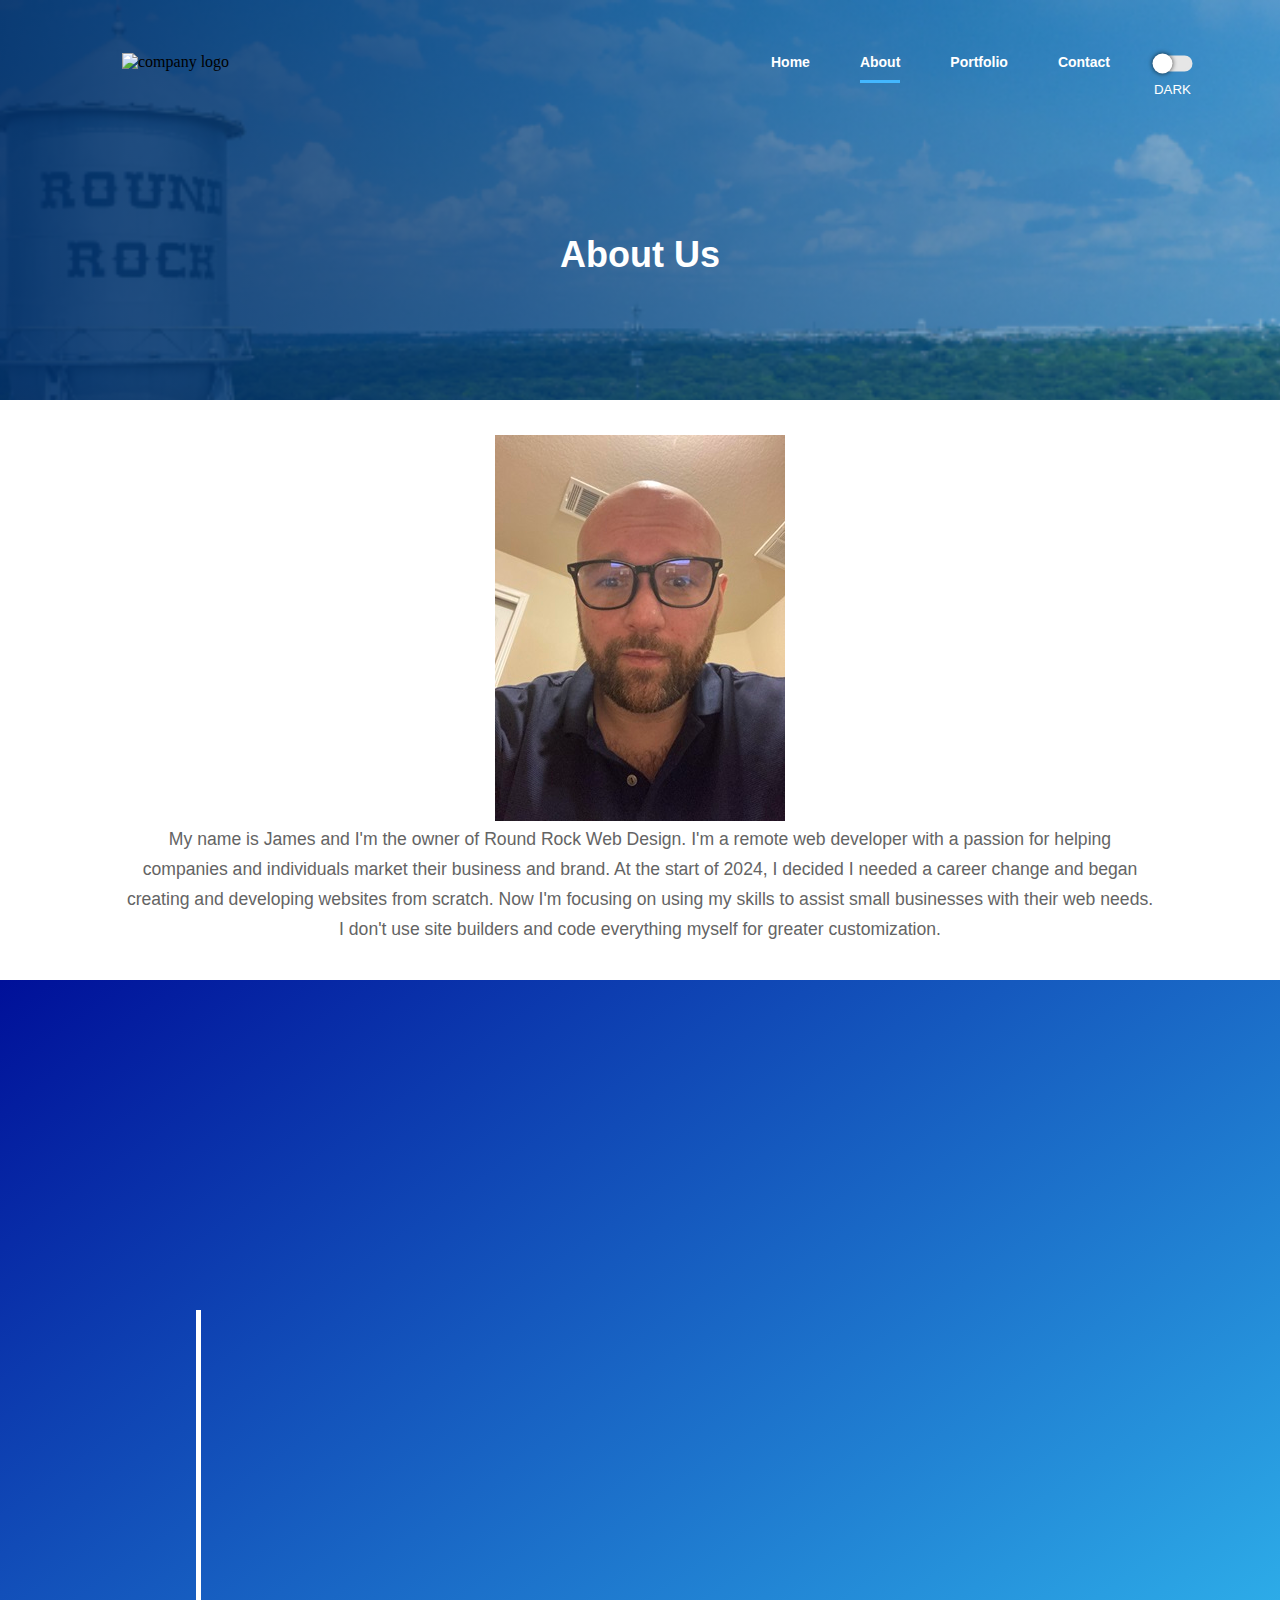
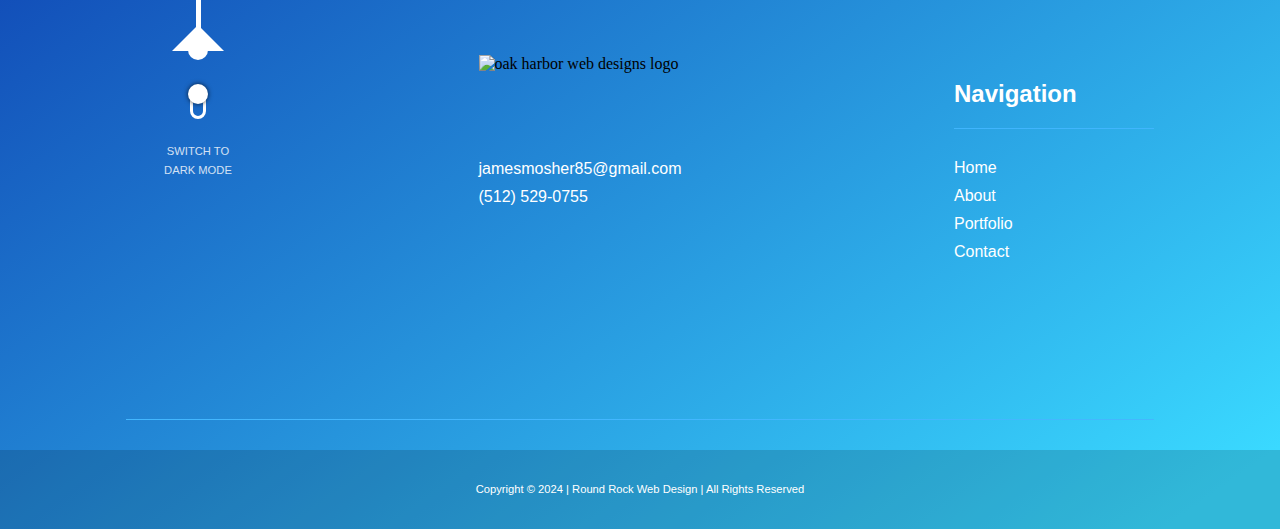
==== about/index.html @ 41aff117 "basic html/css site" ====
<!DOCTYPE html>
<html lang="en">
  <head>
    <meta charset="UTF-8" />
    <meta name="viewport" content="width=device-width, initial-scale=1.0" />
    <link rel="stylesheet" href="../styles.css" />
    <script defer="" src="https://ajax.googleapis.com/ajax/libs/jquery/3.4.1/jquery.min.js"></script>
    <title>About Round Rock Web Design</title>
  </head>
  <body>

    <a class="skip" href="/html/about#main">skip to main content</a>

    <header>
        <button class="dark-mode-button top-dark-mode-button" aria-label="dark mode toggle">
            <span aria-hidden="true" class="dark-toggle">
                <span class="DTspan"></span>
            </span>
        </button>
        <!-- Desktop Navbar -->
        <div class="mobile-wrapper">
            <div class="mobile-nav container mobile-nav-container">
                <img id="mobile-logo" src="https://goroundrock.com/wp-content/uploads/2023/08/The-Round-Rock.jpg" alt="mobile_company_logo" height="60"> 
                <!-- Hamburger Menu -->
                <button aria-label="open the menu" id="menu-button" class="hamburger hamburger--spring" onclick="toggleNav()" type="button">
                    <span aria-hidden="true" class="hamburger-box">
                        <span aria-hidden="true" class="hamburger-inner"></span>
                    </span>
                </button>
            </div>
        </div>

        <!-- ============================================ -->
        <!--                   NAVIGATION                 -->
        <!-- ============================================ -->

        <nav>
            <div class="navbar-menu">
                <div id="side-menu" class="side-nav">
                    <img src="https://goroundrock.com/wp-content/uploads/2023/08/The-Round-Rock.jpg" alt="company logo" width="100px">
                    <ul id="on-top" class="navbar-links">
                        <li class="nav-li"><a href="/">Home</a></li>
                        <li class="nav-li"><a class="active-menu" href="/about">About</a></li>
                        
                        <li class="nav-li"><a href="/portfolio">Portfolio</a></li>
                       
                        <li class="nav-li"><a href="/contact">Contact</a></li>
                    </ul>
                </div>
            </div>
        </nav>
    </header>

    <main id="main">

        <!-- ============================================ -->
        <!--                   LANDING                    -->
        <!-- ============================================ -->

        <section id="page-header">
            <h1>About Us</h1>
        </section>

        <!-- ============================================ -->
        <!--                    ABOUT                     -->
        <!-- ============================================ -->

        <section id="about" class="section">
            <div id="centerimg" class="container">
                <img src="/assets/james.jpg" alt="headshot photo of james">
                <div class="section-content">
                    <p>
                        My name is James and I'm the owner of Round Rock Web Design. I'm a remote web developer with a passion for helping 
                        companies and individuals market their business and brand. At the start of 2024, I decided I needed a career change and began 
                        creating and developing websites from scratch. Now I'm focusing on using my skills to assist small businesses with 
                        their web needs. I don't use site builders and code everything myself for greater customization. 
                    </p>
                </div>
            </div>
        </section>
       

    </main>

    <!-- ============================================ -->
    <!--                    FOOTER                    -->
    <!-- ============================================ -->

    <footer>
        <img aria-hidden="true" class="footer-img light-mode-svg" src="https://d33wubrfki0l68.cloudfront.net/c272e13f11fec5e8a82b6342bc194b3eb74b5b72/7cf10/images/footer-swoosh.svg" alt="">
        <img aria-hidden="true" class="footer-img dark-mode-svg" src="https://d33wubrfki0l68.cloudfront.net/3b756ae30ef51ccd8564c2978ea8a5a70f1931f8/95db7/images/footer-swoosh-dark.svg" alt="">
        <div class="container">
            <div class="flex-group">
                <div class="dark-mode-group">
                    <div aria-hidden="true" class="light">
                        <div class="wire"></div>
                        <div class="triangle"></div>
                        <div class="bulb"></div>
                    </div>
                    <!--SVG Light-->
                    <button class="dark-mode-button" aria-label="dark mode toggle">
                        <span aria-hidden="true" class="dark-toggle">
                            <span class="DTspan"></span>
                        </span>
                    </button>
                    <p>SWITCH TO DARK MODE</p>
                </div>
                <div class="footer-item image-box">
                    <img class="footer-logo mobile-display" src="https://goroundrock.com/wp-content/uploads/2023/08/The-Round-Rock.jpg" alt="oak harbor web designs logo" height="50">
                    <img class="footer-logo desktop-display" src="https://goroundrock.com/wp-content/uploads/2023/08/The-Round-Rock.jpg" alt="oak harbor web designs logo" height="50">
                    <a href="mailto:jamesmosher85@gmail.com">jamesmosher85@gmail.com</a>
                    <a href="tel:512-529-0755">(512) 529-0755</a>
                </div>
                <div class="footer-item">
                    <h2>Navigation</h2>
                    <div aria-hidden="true" class="footer-line"></div>
                    <a class="link" href="/">Home</a>
                    <a class="link" href="/about">About</a>
                    <a class="link-long" href="/portfolio">Portfolio</a>
                    <a class="link-long" href="/contact">Contact</a>
                </div>
            </div>
        </div>
        <div class="branding">
            <p>Copyright © 2024 | Round Rock Web Design | All Rights Reserved</p>
        </div>
    </footer>

    <script defer="" src="https://d33wubrfki0l68.cloudfront.net/js/eef0025cd862cc3e03f8ff60b8943386d5df5d14/app.js"></script>

<div style="background-color: rgb(255, 255, 255); border: 1px solid rgb(204, 204, 204); box-shadow: rgba(0, 0, 0, 0.2) 2px 2px 3px; position: absolute; transition: visibility 0s linear 0.3s, opacity 0.3s linear 0s; opacity: 0; visibility: hidden; z-index: 2000000000; left: 0px; top: -10000px;"><div style="width: 100%; height: 100%; position: fixed; top: 0px; left: 0px; z-index: 2000000000; background-color: rgb(255, 255, 255); opacity: 0.05;"></div><div class="g-recaptcha-bubble-arrow" style="border: 11px solid transparent; width: 0px; height: 0px; position: absolute; pointer-events: none; margin-top: -11px; z-index: 2000000000;"></div><div class="g-recaptcha-bubble-arrow" style="border: 10px solid transparent; width: 0px; height: 0px; position: absolute; pointer-events: none; margin-top: -10px; z-index: 2000000000;"></div><div style="z-index: 2000000000; position: relative;"><iframe title="recaptcha challenge expires in two minutes" name="c-kii2smkpi9ze" frameborder="0" scrolling="no" sandbox="allow-forms allow-popups allow-same-origin allow-scripts allow-top-navigation allow-modals allow-popups-to-escape-sandbox allow-storage-access-by-user-activation" src="https://www.google.com/recaptcha/api2/bframe?hl=en&amp;v=8k85QBI-qzxmenDv318AZH30&amp;k=6LdAvUIUAAAAAHjrjmjtNTcXyKm0WKwefLp-dQv9" style="width: 100%; height: 100%;"></iframe></div></div></body>
</html>
---- styles.css ----
@font-face {
  font-family: Yellowtail;
  font-style: normal;
  font-weight: 400;
  font-display: swap;
  src: local(""),
    url(/9f39f63af40a24e01442e32857704f64ba3be606/b76b7/fonts/yellowtail-v17-latin-regular.woff2)
      format("woff2"),
    url(/21642168a5368afeda9d1fc7a0eb68bdddacdfc7/a2d5b/fonts/yellowtail-v17-latin-regular.woff)
      format("woff");
}
@font-face {
  font-family: Poppins;
  font-style: normal;
  font-weight: 400;
  font-display: swap;
  src: local(""),
    url(/ac6d71b4d5fdd2b3dabc9a06ff6c001e4251da0b/cb9f5/fonts/poppins-v19-latin-regular.woff2)
      format("woff2"),
    url(/a8db3445fc77bd533e33a6e0cf23d3c8c9f47cb8/d8e53/fonts/poppins-v19-latin-regular.woff)
      format("woff");
}
@font-face {
  font-family: Poppins;
  font-style: normal;
  font-weight: 700;
  font-display: swap;
  src: local(""),
    url(/cb726212d5d525021752a1d8470a0fb593e0c49e/6349d/fonts/poppins-v19-latin-700.woff2)
      format("woff2"),
    url(/3075477be6206edb5bc400810c9a7612b9030a2e/25151/fonts/poppins-v19-latin-700.woff)
      format("woff");
}
@font-face {
  font-family: Poppins;
  font-style: normal;
  font-weight: 800;
  font-display: swap;
  src: local(""),
    url(/6d11d743bc3cfb169d70bc86450f18351dc1a905/94e78/fonts/poppins-v19-latin-800.woff2)
      format("woff2"),
    url(/3862e8f2877ea37124d36015afc3edcb202086b5/28d21/fonts/poppins-v19-latin-800.woff)
      format("woff");
}
@font-face {
  font-family: Poppins;
  font-style: normal;
  font-weight: 900;
  font-display: swap;
  src: local(""),
    url(/ec0cbbcb4600e691cb24a63451f758727f90a306/19afe/fonts/poppins-v19-latin-900.woff2)
      format("woff2"),
    url(/fffd791d1307a0ff215b562a7dae5d4ae2924965/40b8c/fonts/poppins-v19-latin-900.woff)
      format("woff");
}
* {
  -webkit-box-sizing: border-box;
  box-sizing: border-box;
}
.skip {
  position: absolute;
  z-index: -1000;
  top: 0;
  left: 0;
  opacity: 0;
}
button:hover {
  cursor: pointer;
}
:root {
  --primary: #43b7ff;
  --dark: #00306b;
  --light: #b3c1d3;
  --secondary: #19a084;
  --secondaryLight: #f7a5a7;
  --secondaryDark: #000;
  --tertiary: #f68d1e;
}
.section {
  padding-top: 35px !important;
  padding-bottom: 35px !important;
}
html {
  scroll-behavior: smooth;
  overflow-x: hidden !important;
}
html.clicked {
  position: fixed;
}
body,
html {
  margin: 0;
  padding: 0;
  overflow-x: hidden !important;
}
p {
  line-height: 1.7em;
  font-size: 1.1em;
}
a,
li,
p,
span {
  font-family: Poppins, sans-serif;
  color: #646464;
  margin: 0;
}
h1,
h2,
h2 span,
h3,
h4,
h5,
h6 {
  font-family: Poppins, sans-serif;
  margin: 0;
  color: #1d2124;
}
h2 span {
  font-weight: 700;
}
.container {
  padding: 0 15px;
  margin: auto;
  max-width: 380px;
  position: relative;
}
.mobile-wrapper {
  background: 0 0;
  height: 100px;
  position: absolute;
  left: 0;
  width: 100%;
}
#brand,
.call-strip-button,
.top-nav-strip,
.topper-flex {
  display: none;
}
.button-solid {
  color: #fff;
  background: #43b7ff;
  background: -o-linear-gradient(left, #43b7ff 0, #00ddf6 100%);
  background: linear-gradient(90deg, #43b7ff 0, #00ddf6 100%);
  border-radius: 3px;
  width: auto;
  height: auto;
  font-weight: 700;
  text-decoration: none;
  display: inline-block;
  box-sizing: border-box;
  white-space: nowrap;
  width: auto;
  margin: 10px 0;
  padding: 15px 30px;
  text-align: center;
  font-size: 0.75em;
  width: auto;
  -webkit-transition: 0.3s ease;
  -o-transition: 0.3s ease;
  transition: 0.3s ease;
  -webkit-box-sizing: border-box;
  box-sizing: border-box;
  border: 1px solid transparent;
}
.button-solid:hover {
  color: var(--primary);
  background: #fff;
  border: 1px solid var(--primary);
  cursor: pointer;
}
.button-transparent {
  display: inline-block;
  background: 0 0;
  border-style: solid;
  border-width: 2px;
  border-color: #fff;
  font-size: 0.75em;
  margin: 10px 0;
  padding: 6px 30px;
  color: #fff;
  text-decoration: none;
  -webkit-animation-delay: 0.6s;
  animation-delay: 0.6s;
  border-radius: 3px;
  white-space: nowrap;
  height: 50px;
  -webkit-transition: 0.3s ease;
  -o-transition: 0.3s ease;
  transition: 0.3s ease;
}
.button-transparent:hover {
  color: #fff;
  background: var(--primary);
  border: none;
}
.hamburger {
  padding: 0;
  display: inline-block;
  cursor: pointer;
  -webkit-transition-property: opacity, -webkit-filter;
  transition-property: opacity, -webkit-filter;
  -o-transition-property: opacity, filter;
  transition-property: opacity, filter;
  transition-property: opacity, filter, -webkit-filter;
  -webkit-transition-duration: 0.15s;
  -o-transition-duration: 0.15s;
  transition-duration: 0.15s;
  -webkit-transition-timing-function: linear;
  -o-transition-timing-function: linear;
  transition-timing-function: linear;
  font: inherit;
  color: inherit;
  text-transform: none;
  background-color: transparent;
  border: 0;
  margin: 0;
  overflow: visible;
  position: relative;
  z-index: 2000;
}
.hamburger:hover {
  opacity: 0.7;
  cursor: pointer;
}
.hamburger.is-active:hover {
  opacity: 0.7;
  cursor: pointer;
}
.hamburger.is-active .hamburger-inner,
.hamburger.is-active .hamburger-inner::after,
.hamburger.is-active .hamburger-inner::before {
  background-color: #000;
}
.hamburger-box {
  width: 30px;
  height: 24px;
  display: inline-block;
  position: relative;
  z-index: 2000;
}
.hamburger-inner {
  display: block;
  top: 50%;
  margin-top: -2px;
}
.hamburger-inner,
.hamburger-inner::after,
.hamburger-inner::before {
  width: 30px;
  height: 3px;
  background-color: #fff;
  border-radius: 4px;
  position: absolute;
  -webkit-transition-property: -webkit-transform;
  transition-property: -webkit-transform;
  -o-transition-property: transform;
  transition-property: transform;
  transition-property: transform, -webkit-transform;
  -webkit-transition-duration: 0.15s;
  -o-transition-duration: 0.15s;
  transition-duration: 0.15s;
  -webkit-transition-timing-function: ease;
  -o-transition-timing-function: ease;
  transition-timing-function: ease;
}
.hamburger-inner::after,
.hamburger-inner::before {
  content: "";
  display: block;
}
.hamburger-inner::before {
  top: -10px;
}
.hamburger-inner::after {
  bottom: -10px;
}
.hamburger--spring .hamburger-inner {
  top: 2px;
  -webkit-transition: background-color 0s 0.13s linear;
  -o-transition: background-color 0s 0.13s linear;
  transition: background-color 0s 0.13s linear;
  -webkit-transition-delay: 0.22s;
  -o-transition-delay: 0.22s;
  transition-delay: 0.22s;
}
.hamburger--spring .hamburger-inner::before {
  top: 10px;
  -webkit-transition: top 0.1s 0.2s cubic-bezier(0.33333, 0.66667, 0.66667, 1),
    -webkit-transform 0.13s cubic-bezier(0.55, 0.055, 0.675, 0.19);
  transition: top 0.1s 0.2s cubic-bezier(0.33333, 0.66667, 0.66667, 1),
    -webkit-transform 0.13s cubic-bezier(0.55, 0.055, 0.675, 0.19);
  -o-transition: top 0.1s 0.2s cubic-bezier(0.33333, 0.66667, 0.66667, 1),
    transform 0.13s cubic-bezier(0.55, 0.055, 0.675, 0.19);
  transition: top 0.1s 0.2s cubic-bezier(0.33333, 0.66667, 0.66667, 1),
    transform 0.13s cubic-bezier(0.55, 0.055, 0.675, 0.19);
  transition: top 0.1s 0.2s cubic-bezier(0.33333, 0.66667, 0.66667, 1),
    transform 0.13s cubic-bezier(0.55, 0.055, 0.675, 0.19),
    -webkit-transform 0.13s cubic-bezier(0.55, 0.055, 0.675, 0.19);
  -webkit-transition-delay: 0.22s;
  -o-transition-delay: 0.22s;
  transition-delay: 0.22s;
}
.hamburger--spring .hamburger-inner::after {
  top: 20px;
  -webkit-transition: top 0.2s 0.2s cubic-bezier(0.33333, 0.66667, 0.66667, 1),
    -webkit-transform 0.13s cubic-bezier(0.55, 0.055, 0.675, 0.19);
  transition: top 0.2s 0.2s cubic-bezier(0.33333, 0.66667, 0.66667, 1),
    -webkit-transform 0.13s cubic-bezier(0.55, 0.055, 0.675, 0.19);
  -o-transition: top 0.2s 0.2s cubic-bezier(0.33333, 0.66667, 0.66667, 1),
    transform 0.13s cubic-bezier(0.55, 0.055, 0.675, 0.19);
  transition: top 0.2s 0.2s cubic-bezier(0.33333, 0.66667, 0.66667, 1),
    transform 0.13s cubic-bezier(0.55, 0.055, 0.675, 0.19);
  transition: top 0.2s 0.2s cubic-bezier(0.33333, 0.66667, 0.66667, 1),
    transform 0.13s cubic-bezier(0.55, 0.055, 0.675, 0.19),
    -webkit-transform 0.13s cubic-bezier(0.55, 0.055, 0.675, 0.19);
  -webkit-transition-delay: 0.22s;
  -o-transition-delay: 0.22s;
  transition-delay: 0.22s;
}
.hamburger--spring.is-active .hamburger-inner {
  -webkit-transition-delay: 0.22s;
  -o-transition-delay: 0.22s;
  transition-delay: 0.22s;
  background-color: transparent !important;
}
.hamburger--spring.is-active .hamburger-inner::before {
  top: 0;
  -webkit-transition: top 0.1s 0.15s cubic-bezier(0.33333, 0, 0.66667, 0.33333),
    -webkit-transform 0.13s 0.22s cubic-bezier(0.215, 0.61, 0.355, 1);
  transition: top 0.1s 0.15s cubic-bezier(0.33333, 0, 0.66667, 0.33333),
    -webkit-transform 0.13s 0.22s cubic-bezier(0.215, 0.61, 0.355, 1);
  -o-transition: top 0.1s 0.15s cubic-bezier(0.33333, 0, 0.66667, 0.33333),
    transform 0.13s 0.22s cubic-bezier(0.215, 0.61, 0.355, 1);
  transition: top 0.1s 0.15s cubic-bezier(0.33333, 0, 0.66667, 0.33333),
    transform 0.13s 0.22s cubic-bezier(0.215, 0.61, 0.355, 1);
  transition: top 0.1s 0.15s cubic-bezier(0.33333, 0, 0.66667, 0.33333),
    transform 0.13s 0.22s cubic-bezier(0.215, 0.61, 0.355, 1),
    -webkit-transform 0.13s 0.22s cubic-bezier(0.215, 0.61, 0.355, 1);
  -webkit-transform: translate3d(0, 10px, 0) rotate(45deg);
  transform: translate3d(0, 10px, 0) rotate(45deg);
}
.hamburger--spring.is-active .hamburger-inner::after {
  top: 0;
  -webkit-transition: top 0.2s cubic-bezier(0.33333, 0, 0.66667, 0.33333),
    -webkit-transform 0.13s 0.22s cubic-bezier(0.215, 0.61, 0.355, 1);
  transition: top 0.2s cubic-bezier(0.33333, 0, 0.66667, 0.33333),
    -webkit-transform 0.13s 0.22s cubic-bezier(0.215, 0.61, 0.355, 1);
  -o-transition: top 0.2s cubic-bezier(0.33333, 0, 0.66667, 0.33333),
    transform 0.13s 0.22s cubic-bezier(0.215, 0.61, 0.355, 1);
  transition: top 0.2s cubic-bezier(0.33333, 0, 0.66667, 0.33333),
    transform 0.13s 0.22s cubic-bezier(0.215, 0.61, 0.355, 1);
  transition: top 0.2s cubic-bezier(0.33333, 0, 0.66667, 0.33333),
    transform 0.13s 0.22s cubic-bezier(0.215, 0.61, 0.355, 1),
    -webkit-transform 0.13s 0.22s cubic-bezier(0.215, 0.61, 0.355, 1);
  -webkit-transform: translate3d(0, 10px, 0) rotate(-45deg);
  transform: translate3d(0, 10px, 0) rotate(-45deg);
}
.call-us,
.navbar-menu img,
.quote-nav-button {
  display: none;
}
.mobile-wrapper {
  height: 70px;
}
.mobile-nav {
  position: relative;
  display: -webkit-box;
  display: -ms-flexbox;
  display: flex;
  -webkit-box-align: center;
  -ms-flex-align: center;
  align-items: center;
  -webkit-box-pack: space-between;
  -ms-flex-pack: space-between;
  justify-content: space-between;
  height: 100%;
  max-width: 100%;
}
.hamburger {
  position: absolute;
  right: 15px;
}
#desktop-neon {
  display: none !important;
}
.mobile-wrapper img {
  height: 50px;
  position: relative;
  z-index: 1000;
  top: 10px;
}
.neon {
  visibility: hidden;
  opacity: 0;
  -webkit-transition: 0.1s ease-in;
  -o-transition: 0.1s ease-in;
  transition: 0.1s ease-in;
  font-family: Yellowtail;
  color: #fff;
  display: -webkit-box;
  display: -ms-flexbox;
  display: flex;
  position: absolute;
  top: 54px;
  left: 100px;
  z-index: 1000;
}
.neon span {
  font-family: Yellowtail;
  display: table-cell;
  margin: 0;
  font-size: 1.5em;
  padding: 0;
  -webkit-animation: neonGlow 3s linear infinite;
  animation: neonGlow 3s linear infinite;
}
.neon span:nth-child(1) {
  -webkit-animation-delay: 1s;
  animation-delay: 1s;
}
.neon span:nth-child(2) {
  -webkit-animation-delay: 1s;
  animation-delay: 1s;
}
.neon span:nth-child(3) {
  -webkit-animation-delay: 1.2s;
  animation-delay: 1.2s;
}
.neon span:nth-child(4) {
  -webkit-animation-delay: 1s;
  animation-delay: 1s;
}
.neon span:nth-child(5) {
  -webkit-animation-delay: 2s;
  animation-delay: 2s;
  margin-right: 3px !important;
}
.neon span:nth-child(6) {
  -webkit-animation-delay: 2.45s;
  animation-delay: 2.45s;
}
.neon span:nth-child(7) {
  -webkit-animation-delay: 2.75s;
  animation-delay: 2.75s;
}
.neon span:nth-child(8) {
  -webkit-animation-delay: 2.75s;
  animation-delay: 2.75s;
}
.neon span:nth-child(9) {
  -webkit-animation-delay: 2.75s;
  animation-delay: 2.75s;
}
@-webkit-keyframes neonGlow {
  0%,
  100% {
    color: #abe1fe;
    -webkit-filter: blur(2px);
    filter: blur(2px);
    text-shadow: 0 0 10px #43b7ff, 0 0 20px #43b7ff, 0 0 40px #43b7ff,
      0 0 50px #43b7ff, 0 0 60px #43b7ff;
  }
  5%,
  95% {
    color: #fff;
    -webkit-filter: blur(0);
    filter: blur(0);
    text-shadow: none;
  }
}
@keyframes neonGlow {
  0%,
  100% {
    color: #abe1fe;
    -webkit-filter: blur(2px);
    filter: blur(2px);
    text-shadow: 0 0 10px #43b7ff, 0 0 20px #43b7ff, 0 0 40px #43b7ff,
      0 0 50px #43b7ff, 0 0 60px #43b7ff;
  }
  5%,
  95% {
    color: #fff;
    -webkit-filter: blur(0);
    filter: blur(0);
    text-shadow: none;
  }
}
.navbar-menu {
  overflow: hidden;
  background: #f5f5f5;
  width: 0;
  top: 0;
  position: absolute;
  right: 0;
  height: 100vh !important;
  -webkit-transition: 0.3s ease-in-out;
  -o-transition: 0.3s ease-in-out;
  transition: 0.3s ease-in-out;
  z-index: 1000;
  max-width: 1600px;
}
.side-nav {
  overflow: hidden;
  padding: 40px 0;
  position: absolute;
  right: 2em;
  -webkit-transition: 0.3s ease;
  -o-transition: 0.3s ease;
  transition: 0.3s ease;
  -webkit-transition-delay: 0.2s;
  -o-transition-delay: 0.2s;
  transition-delay: 0.2s;
}
.side-nav ul {
  margin: 0;
  text-align: right;
  list-style: none;
  margin-top: 50px;
}
.side-nav ul li {
  margin-bottom: 20px;
  opacity: 0;
  -webkit-transform: translateY(50px);
  -ms-transform: translateY(50px);
  transform: translateY(50px);
}
.side-nav ul li.open {
  -webkit-animation-name: fadeIn;
  animation-name: fadeIn;
  -webkit-animation-fill-mode: forwards;
  animation-fill-mode: forwards;
  -webkit-animation-duration: 0.5s;
  animation-duration: 0.5s;
  -webkit-animation-timing-function: ease-out;
  animation-timing-function: ease-in-out;
}
.side-nav ul li.open:nth-child(2) {
  -webkit-animation-delay: 0.1s;
  animation-delay: 0.1s;
}
.side-nav ul li.open:nth-child(3) {
  -webkit-animation-delay: 0.2s;
  animation-delay: 0.2s;
}
.side-nav ul li.open:nth-child(4) {
  -webkit-animation-delay: 0.3s;
  animation-delay: 0.3s;
}
.side-nav ul li.open:nth-child(5) {
  -webkit-animation-delay: 0.4s;
  animation-delay: 0.4s;
}
.side-nav ul li.open:nth-child(6) {
  -webkit-animation-delay: 0.5s;
  animation-delay: 0.5s;
}
@-webkit-keyframes fadeIn {
  0% {
    -webkit-transform: translateY(50px);
    transform: translateY(50px);
    opacity: 0;
  }
  100% {
    -webkit-transform: translateY(0);
    transform: translateY(0);
    opacity: 1;
  }
}
@keyframes fadeIn {
  0% {
    -webkit-transform: translateY(50px);
    transform: translateY(50px);
    opacity: 0;
  }
  100% {
    -webkit-transform: translateY(0);
    transform: translateY(0);
    opacity: 1;
  }
}
.side-nav a {
  text-decoration: none;
  padding: 5px 10px 5px 10px;
  -webkit-transition: 0.3s ease-in-out;
  -o-transition: 0.3s ease-in-out;
  transition: 0.3s ease-in-out;
  -webkit-transition-delay: 0.2s;
  -o-transition-delay: 0.2s;
  transition-delay: 0.2s;
  opacity: 0;
  visibility: hidden;
  -webkit-transform: translateY(75px);
  -ms-transform: translateY(75px);
  transform: translateY(75px);
}
.active-menu {
  border-right: 4px solid var(--primary);
  color: var(--primary);
}
#bottom {
  background: url(/images/9ed5b5d8d9cd509ccc2db7f752ed24fa8b3f5391/code-type.jpg);
  background-size: cover;
  background-repeat: no-repeat;
  background-position: center;
  position: relative;
}
#bottom:before {
  content: "";
  position: absolute;
  height: 100%;
  width: 100%;
  background: #000;
  opacity: 0.7;
}
#bottom .container {
  padding-top: 50px;
  padding-bottom: 50px;
}
#bottom h2 {
  text-align: center;
  margin-bottom: 25px;
  color: #fff;
}
#bottom p {
  text-align: center;
  margin-bottom: 25px;
  color: #fff;
  opacity: 0.95;
}
.bottom-button {
  display: block;
  margin: auto;
  background: #fff;
  font-weight: 700;
  font-family: "Open Sans", Helvetica, Arial, sans-serif;
  color: #000;
  font-size: 1em;
  padding-top: 15px;
  padding-bottom: 15px;
  height: auto;
}
#page-header {
  height: 220px;
  background: url(/assets/roundrock.png);
  background-size: cover;
  background-repeat: no-repeat;
  background-position: left;
  display: -webkit-box;
  display: -ms-flexbox;
  display: flex;
  -webkit-box-pack: center;
  -ms-flex-pack: center;
  justify-content: center;
  -webkit-box-align: center;
  -ms-flex-align: center;
  align-items: center;
  position: relative;
}
#page-header:before {
  content: "";
  position: absolute;
  top: 0;
  left: 0;
  height: 100%;
  width: 100%;
  background: #00306b;
  background: -o-linear-gradient(
    left,
    #00306b 0,
    rgba(0, 122, 213, 0.727608543417367) 100%
  );
  background: linear-gradient(
    to right,
    rgba(0, 48, 107, 0.7),
    rgba(0, 122, 213, 0.927608543417367)
);
  background: linear-gradient(
    90deg,
    rgba(0, 48, 107, 0.9) 0,
    rgba(0, 122, 213, 0.427608543417367) 100%
  );
}
#page-header h1 {
  color: #fff;
  font-size: 36px;
  position: relative;
  z-index: 2;
  -webkit-transform: translateY(30px);
  -ms-transform: translateY(30px);
  transform: translateY(30px);
}
@media screen and (min-width: 500px) and (max-width: 1025px) {
  main {
    width: 100%;
  }
  .container {
    max-width: 800px;
  }
  .mobile-nav {
    max-width: 100%;
  }
  #bottom .container {
    width: 500px;
  }
  #bottom h2 {
    font-size: 2em;
  }
  .mobile-wrapper {
    padding-left: 36px;
    padding-right: 36px;
  }
  .container.clicked {
    max-width: 100%;
    width: 100%;
  }
  .mobile-wrapper img {
    left: -33px;
  }
}
@media screen and (min-width: 1025px) {
  .mobile-display {
    display: none !important;
  }
  #page-header {
    height: 400px;
    background-repeat: no-repeat;
    background-position: center 100%;
  }
  .desktop-display {
    display: block;
  }
  .mobile-wrapper {
    display: none;
  }
  .side-nav a {
    opacity: 1;
    visibility: visible;
  }
  .svg-group {
    width: 1600px;
  }
  .background {
    background: var(--primary);
    height: 36px;
    width: 100%;
  }
  .quote-nav-button {
    display: block;
    color: #fff;
    background: var(--primary);
    margin-left: 100px;
  }
  .quote-nav-button:hover {
    opacity: 0.7;
  }
  .container {
    max-width: 1100px;
    padding-left: 36px;
    padding-right: 36px;
  }
  .navbar-menu img {
    display: block;
    margin: 0 !important;
    position: absolute;
    left: 2em;
    height: auto;
    width: 290px;
  }
  nav {
    width: 100%;
    position: absolute;
    display: -webkit-box;
    display: -ms-flexbox;
    display: flex;
    -webkit-box-pack: center;
    -ms-flex-pack: center;
    justify-content: center;
    height: 124px;
    background: 0 0;
    z-index: 100;
  }
  #desktop-neon {
    display: block !important;
  }
  .neon {
    top: 80px;
    left: 200px;
    width: 150px;
  }
  .neon span {
    font-size: 2em;
  }
  .neon span:nth-child(5) {
    -webkit-animation-delay: 1s;
    animation-delay: 1s;
    padding-right: 4px !important;
  }
  .navbar-menu {
    width: 1100px !important;
    min-height: 100px;
    height: 124px !important;
    margin: auto;
    position: absolute;
    display: -webkit-box;
    display: -ms-flexbox;
    display: flex;
    -webkit-box-align: center;
    -ms-flex-align: center;
    align-items: center;
    z-index: 100;
    left: 0;
    background: 0 0;
  }
  #on-top {
    display: -webkit-box;
    display: -ms-flexbox;
    display: flex;
    -webkit-box-align: center;
    -ms-flex-align: center;
    align-items: center;
    -webkit-box-pack: end;
    -ms-flex-pack: end;
    justify-content: flex-end;
    margin: 0;
  }
  .side-nav {
    padding: 0;
    width: 1100px;
    height: 100%;
    display: -webkit-box;
    display: -ms-flexbox;
    display: flex;
    -webkit-box-align: center;
    -ms-flex-align: center;
    align-items: center;
    -webkit-box-pack: end;
    -ms-flex-pack: end;
    justify-content: flex-end;
    right: 0;
    overflow: visible;
  }
  .side-nav ul li {
    margin: 0 50px 0 0;
    text-align: right;
  }
  .call-us {
    font-size: 0.875em;
    line-height: 24px;
    display: -webkit-box;
    display: -ms-flexbox;
    display: flex;
    -webkit-box-align: center;
    -ms-flex-align: center;
    align-items: center;
    font-weight: 400;
    margin-left: 40px !important;
    color: #212121;
  }
  .call-us svg {
    width: 20px;
    margin-right: 10px;
    height: auto;
  }
  .side-nav a {
    padding: 20px 0 10px 0;
    color: #fff;
    font-weight: 400;
    -webkit-transition: 0.2s ease;
    -o-transition: 0.2s ease;
    transition: 0.2s ease;
    font-size: 14px;
    font-weight: 700;
  }
  .side-nav ul li {
    opacity: 1;
    -webkit-transform: translateY(0);
    -ms-transform: translateY(0);
    transform: translateY(0);
  }
  .side-nav ul li a:hover {
    cursor: pointer;
    opacity: 1;
    -webkit-transition: 0.2s ease;
    -o-transition: 0.2s ease;
    transition: 0.2s ease;
    color: var(--primary);
  }
  .side-nav li {
    color: #212121;
  }
  #on-top {
    margin-right: 30px;
  }
  #on-top li {
    float: right;
  }
  .active-menu {
    border-right: none;
    color: #fff;
    opacity: 1 !important;
    border-bottom: 3px solid var(--primary);
    color: #fff !important;
  }
  #bottom .container {
    width: 600px;
  }
  #bottom h2 {
    font-size: 2.5em;
  }
  #page-header {
    background-attachment: fixed;
  }
  #page-header h1 {
    margin-top: 50px;
  }
  @media screen and (min-width: 1025px) and (max-width: 1456px) {
    .quote-nav-button {
      display: none;
    }
    .call-us {
      display: none;
    }
  }
}
.desktop-display {
  display: none;
}
footer {
  position: relative;
  height: auto;
  padding-top: 150px;
  background: #001099;
  background: -o-linear-gradient(305deg, #001099 0, #3ad9ff 96%);
  background: linear-gradient(145deg, #001099 0, #3ad9ff 96%);
}
.footer-img {
  position: absolute;
  width: 100%;
  top: -2px;
}
.handles {
  width: auto;
  position: absolute;
  top: 0;
  left: 19px;
}
.handle-circle {
  background: #fff;
  height: 15px;
  width: 15px;
  border-radius: 50%;
  position: absolute;
}
.handle-line {
  width: 50px;
  height: 5px;
  background: #fff;
  position: absolute;
  top: 5px;
}
.handle-end {
  position: absolute;
  background: #fff;
  height: 20px;
  width: 200px;
  border-radius: 10px 0 0 10px;
  top: -2px;
  right: -250px;
}
.light {
  height: auto;
  width: auto;
  position: relative;
  top: 0;
  z-index: 10;
}
.wire {
  height: 330px;
  width: 5px;
  -webkit-transform: translateY(50x);
  -ms-transform: translateY(50x);
  transform: translateY(50x);
  background: #fff;
  margin: auto;
  z-index: 0;
}
.triangle {
  border-left: 26px solid transparent;
  border-right: 26px solid transparent;
  border-bottom: 26px solid #fff;
  -webkit-transform: translateY(-15px);
  -ms-transform: translateY(-15px);
  transform: translateY(-15px);
}
.bulb {
  background: #fff;
  height: 20px;
  width: 20px;
  position: relative;
  z-index: -1;
  border-radius: 50%;
  margin: auto;
  position: absolute;
  bottom: 6px;
  right: 16px;
  display: -webkit-box;
  display: -ms-flexbox;
  display: flex;
  -webkit-box-orient: vertical;
  -webkit-box-direction: normal;
  -ms-flex-direction: column;
  flex-direction: column;
  -webkit-box-align: center;
  -ms-flex-align: center;
  align-items: center;
}
.bulb:before {
  display: none;
  position: absolute;
  border-radius: 50%;
  content: "";
  height: 79px;
  width: 79px;
  opacity: 0.7;
  -webkit-animation-name: bulbFlicker;
  animation-name: bulbFlicker;
  -webkit-animation-duration: 5s;
  animation-duration: 5s;
  -webkit-animation-iteration-count: infinite;
  animation-iteration-count: infinite;
  -webkit-animation-fill-mode: forwards;
  animation-fill-mode: forwards;
  -webkit-animation-timing-function: step-start;
  animation-timing-function: step-start;
  -webkit-transform: translateY(-22px);
  -ms-transform: translateY(-22px);
  transform: translateY(-22px);
  background: #43b7ff;
  background: -o-radial-gradient(circle, #43b7ff 0, rgba(0, 0, 0, 0) 45%);
  background: radial-gradient(circle, #43b7ff 0, rgba(0, 0, 0, 0) 45%);
}
@-webkit-keyframes bulbFlicker {
  0% {
    background: #43b7ff;
    background: radial-gradient(circle, #43b7ff 0, rgba(0, 0, 0, 0) 45%);
  }
  1% {
    background: rgba(67, 183, 255, 0);
  }
  2% {
    background: #43b7ff;
    background: radial-gradient(circle, #43b7ff 0, rgba(0, 0, 0, 0) 45%);
  }
  8% {
    background: rgba(67, 183, 255, 0);
  }
  9% {
    background: #43b7ff;
    background: radial-gradient(circle, #43b7ff 0, rgba(0, 0, 0, 0) 45%);
  }
  25% {
    background: rgba(67, 183, 255, 0);
  }
  26% {
    background: #43b7ff;
    background: radial-gradient(circle, #43b7ff 0, rgba(0, 0, 0, 0) 45%);
  }
  47% {
    background: rgba(67, 183, 255, 0);
  }
  48% {
    background: #43b7ff;
    background: radial-gradient(circle, #43b7ff 0, rgba(0, 0, 0, 0) 45%);
  }
  100% {
    background: #43b7ff;
    background: radial-gradient(circle, #43b7ff 0, rgba(0, 0, 0, 0) 45%);
  }
}
@keyframes bulbFlicker {
  0% {
    background: #43b7ff;
    background: -o-radial-gradient(circle, #43b7ff 0, rgba(0, 0, 0, 0) 45%);
    background: radial-gradient(circle, #43b7ff 0, rgba(0, 0, 0, 0) 45%);
  }
  1% {
    background: rgba(67, 183, 255, 0);
  }
  2% {
    background: #43b7ff;
    background: -o-radial-gradient(circle, #43b7ff 0, rgba(0, 0, 0, 0) 45%);
    background: radial-gradient(circle, #43b7ff 0, rgba(0, 0, 0, 0) 45%);
  }
  8% {
    background: rgba(67, 183, 255, 0);
  }
  9% {
    background: #43b7ff;
    background: -o-radial-gradient(circle, #43b7ff 0, rgba(0, 0, 0, 0) 45%);
    background: radial-gradient(circle, #43b7ff 0, rgba(0, 0, 0, 0) 45%);
  }
  25% {
    background: rgba(67, 183, 255, 0);
  }
  26% {
    background: #43b7ff;
    background: -o-radial-gradient(circle, #43b7ff 0, rgba(0, 0, 0, 0) 45%);
    background: radial-gradient(circle, #43b7ff 0, rgba(0, 0, 0, 0) 45%);
  }
  47% {
    background: rgba(67, 183, 255, 0);
  }
  48% {
    background: #43b7ff;
    background: -o-radial-gradient(circle, #43b7ff 0, rgba(0, 0, 0, 0) 45%);
    background: radial-gradient(circle, #43b7ff 0, rgba(0, 0, 0, 0) 45%);
  }
  100% {
    background: #43b7ff;
    background: -o-radial-gradient(circle, #43b7ff 0, rgba(0, 0, 0, 0) 45%);
    background: radial-gradient(circle, #43b7ff 0, rgba(0, 0, 0, 0) 45%);
  }
}
footer img {
  margin-bottom: 30px;
  margin-top: 0;
}
.footer-logo {
  height: 60px;
  margin-bottom: 100px;
}
#footer-neon {
  left: 120px;
  top: 40px;
}
#footer-neon span {
  font-size: 1.7em;
}
.footer-line {
  height: 1px;
  width: 200px;
  background: var(--primary);
  opacity: 0.9;
  margin-top: 20px;
  margin-bottom: 30px;
}
.footer-item {
  margin-bottom: 50px;
}
.footer-item p {
  width: 230px;
  margin-bottom: 10px;
  color: #fff;
  font-size: 1em !important;
}
.footer-item h2 {
  margin-bottom: 0;
  color: #fff;
}
.footer-item a {
  display: block;
  text-decoration: none;
  margin-bottom: 10px;
  position: relative;
  color: #fff;
}
.footer-item a:hover {
  cursor: pointer;
}
.branding {
  background: rgba(0, 0, 0, 0.15);
  display: -webkit-box;
  display: -ms-flexbox;
  display: flex;
  -webkit-box-orient: vertical;
  -webkit-box-direction: normal;
  -ms-flex-direction: column;
  flex-direction: column;
  -webkit-box-align: center;
  -ms-flex-align: center;
  align-items: center;
}
.branding p {
  -webkit-box-ordinal-group: 3;
  -ms-flex-order: 2;
  order: 2;
  text-align: center;
  font-size: 0.7em;
  margin-bottom: 30px;
  margin-top: 30px;
  color: #fff;
}
@media screen and (min-width: 500px) and (max-width: 1025px) {
  .mobile-display {
    display: none;
  }
  .desktop-display {
    display: block !important;
  }
  .handle-line {
    width: 80px;
  }
  .handle-end {
    right: -100px;
  }
  footer {
    padding-top: 337px;
  }
  .wire {
    height: 300px;
  }
  .footer-logo {
    height: 100px;
  }
  #footer-neon {
    top: 70px;
    left: 210px;
  }
  #footer-neon span {
    font-size: 2.6em;
  }
}
@media screen and (min-width: 1026px) {
  footer .desktop-display {
    display: block !important;
  }
  footer {
    padding-top: 620px !important;
  }
  .footer-img {
    top: -2px;
    width: 110%;
  }
  .flex-group {
    max-width: 1100px;
    margin: auto;
  }
  footer img {
    margin-top: 0;
    margin-bottom: 56px;
  }
  .footer-logo {
    margin-bottom: 45px;
  }
  .link:before {
    content: "";
    position: absolute;
    height: 2px;
    width: 0;
    bottom: -5px;
    background: var(--primary);
    -webkit-transition: 0.2s ease-in-out;
    -o-transition: 0.2s ease-in-out;
    transition: 0.2s ease-in-out;
  }
  .link:hover.link:before {
    width: 50px;
    -webkit-transition: 0.2s ease-in-out;
    -o-transition: 0.2s ease-in-out;
    transition: 0.2s ease-in-out;
  }
  .link-long:before {
    content: "";
    position: absolute;
    height: 2px;
    width: 0;
    bottom: -5px;
    background: var(--primary);
    -webkit-transition: 0.2s ease-in-out;
    -o-transition: 0.2s ease-in-out;
    transition: 0.2s ease-in-out;
  }
  .link-long:hover.link-long:before {
    width: 67px;
    -webkit-transition: 0.2s ease-in-out;
    -o-transition: 0.2s ease-in-out;
    transition: 0.2s ease-in-out;
  }
  .handles {
    -webkit-transform: scaleX(-1);
    -ms-transform: scaleX(-1);
    transform: scaleX(-1);
    left: 14px;
  }
  .handle-line {
    width: 60px;
  }
  .handle-end {
    width: 20px;
    right: -60px;
    position: relative;
  }
  .handle-end:before {
    content: "";
    position: absolute;
    width: 1px;
    height: 332px;
    background: var(--primary);
    left: 20px;
  }
  .handle-end:after {
    content: "";
    position: absolute;
    width: 70px;
    height: 1px;
    background: var(--primary);
    left: -50px;
    bottom: -312px;
  }
  .flex-group {
    display: -webkit-box;
    display: -ms-flexbox;
    display: flex;
    -webkit-box-pack: justify;
    -ms-flex-pack: justify;
    justify-content: space-between;
    padding-top: 0;
    position: relative;
  }
  .flex-group:before {
    content: "";
    position: absolute;
    height: 1px;
    width: 100%;
    background: var(--primary);
    bottom: 30px;
  }
  .footer-item {
    margin-top: 100px;
  }
  .footer-item:last-child p {
    width: 180px;
  }
  .footer-item h2 {
    margin-bottom: 0;
  }
  .image-box {
    -webkit-transform: translateY(-25px);
    -ms-transform: translateY(-25px);
    transform: translateY(-25px);
  }
}
@media screen and (min-width: 2500px) {
  footer {
    padding-top: 350px !important;
  }
  .flex-group {
    padding-top: 450px !important;
  }
  .footer-img {
    top: -500px;
    left: -100px;
    width: 150%;
  }
}
@media screen and (min-width: 2310px) {
  footer {
    padding-top: 250px !important;
  }
  .flex-group {
    padding-top: 250px !important;
  }
  .footer-img {
    top: -500px;
    left: -100px;
    width: 150%;
  }
}
@media screen and (min-width: 2201px) {
  footer {
    padding-top: 350px !important;
  }
  .flex-group {
    padding-top: 200px;
  }
  .footer-img {
    top: -500px;
    left: -100px;
    width: 150%;
  }
}
@media screen and (min-width: 2000px) and (max-width: 2200px) {
  footer {
    padding-top: 580px !important;
  }
  .footer-img {
    top: -190px;
    width: 120%;
  }
}
@media screen and (min-width: 1560px) and (max-width: 1790px) {
  footer {
    padding-top: 550px !important;
  }
}
@media screen and (min-width: 1400px) and (max-width: 1559px) {
  footer {
    padding-top: 450px !important;
  }
  .flex-group {
    margin-top: 80px;
  }
}
@media screen and (min-width: 1200px) and (max-width: 1399px) {
  footer {
    padding-top: 350px !important;
  }
  .flex-group {
    padding-top: 250px;
  }
}
@media screen and (min-width: 1026px) and (max-width: 1199px) {
  footer {
    padding-top: 0 !important;
  }
  .flex-group {
    padding-top: 550px;
  }
}
@media screen and (min-width: 2500px) {
  footer {
    padding-top: 350px !important;
  }
  .flex-group {
    padding-top: 300px !important;
  }
  .footer-img {
    top: -500px;
    left: -100px;
    width: 150%;
  }
}
@media screen and (min-width: 2530px) {
  footer {
    padding-top: 200px !important;
  }
  .flex-group {
    padding-top: 400px !important;
  }
  .footer-img {
    top: -700px;
    left: -100px;
    width: 150%;
  }
}
.navbar-menu {
  height: 100vh !important;
}
html.clicked {
  position: relative;
}
@media only screen and (min-width: 0em) {
  body.dark-mode #beta-form {
    background-color: #1a1a1a;
  }
  body.dark-mode #beta-form #close-submit {
    background-color: #fff;
    color: #1a1a1a;
  }
  .banner {
    position: fixed;
    top: 0;
    left: 0;
    height: 100%;
    width: 100%;
    background-color: rgba(0, 0, 0, 0.5);
    z-index: 10000000;
    display: flex;
    justify-content: center;
    align-items: center;
    text-align: center;
    transition: opacity 0.3s;
  }
  .banner .hidden {
    opacity: 0;
    height: 0;
    overflow: hidden;
    pointer-events: none;
    visibility: hidden;
  }
  .banner.close {
    opacity: 0;
    z-index: -100;
  }
  .banner .button-solid {
    width: 100%;
    display: block;
    text-decoration: none;
    font-size: 16px;
  }
  #beta-form {
    background-color: #fff;
    border-radius: 8px;
    padding: 1.5rem;
    width: 92%;
    max-width: 450px;
    box-sizing: border-box;
    height: auto;
  }
  #beta-form h2 {
    margin-bottom: 24px;
  }
  #beta-form p {
    font-size: clamp(0.875rem, 1.5vw, 1rem);
    margin-bottom: 24px;
  }
  #beta-form input {
    width: 100%;
    margin-bottom: 8px;
  }
  #beta-form .form-submit {
    margin: 0 0 16px 0;
  }
  #beta-form button {
    width: 100%;
    margin: 0;
    font-size: 16px;
    line-height: 46px;
    height: 46px;
    font-size: 16px;
    border: none;
    background-color: var(--primary);
    color: #fff;
    border-radius: 4px;
    transition: filter 0.3s;
  }
  #beta-form button:hover {
    filter: brightness(90%);
  }
  #beta-form #close-submit {
    background: #000;
    display: flex;
    justify-content: center;
    align-items: center;
    gap: 8px;
    line-height: 46px;
    height: 46px;
  }
}
.desktop-display {
  display: none;
}
.universe {
  display: none;
}
.universe1 {
  width: 100%;
  height: 100%;
  position: absolute;
  top: 0;
}
.universe2 {
  position: absolute;
  width: 100%;
  height: 70%;
  left: -20% !important;
  top: 0 !important;
  -webkit-transform: scaleY(-1);
  -ms-transform: scaleY(-1);
  transform: scaleY(-1);
}
.universe2 .satellite {
  -webkit-animation-delay: 10s;
  animation-delay: 10s;
}
.universe3 {
  position: absolute;
  width: 100%;
  height: 70%;
  left: -10% !important;
  top: 20% !important;
  -webkit-transform: scaleX(-1);
  -ms-transform: scaleX(-1);
  transform: scaleX(-1);
}
.universe3 .satellite {
  display: none;
}
.satellite {
  width: 10px !important;
  position: absolute;
  top: 10%;
  left: 0;
  -webkit-animation-name: orbit;
  animation-name: orbit;
  -webkit-animation-duration: 11s;
  animation-duration: 11s;
  -webkit-animation-iteration-count: 1;
  animation-iteration-count: 1;
  -webkit-animation-timing-function: linear;
  animation-timing-function: linear;
  -webkit-animation-fill-mode: forwards;
  animation-fill-mode: forwards;
}
@-webkit-keyframes orbit {
  0% {
    top: 10%;
    left: 0;
    -webkit-transform: rotate(0);
    transform: rotate(0);
  }
  100% {
    top: -40%;
    left: 120%;
    -webkit-transform: rotate(560deg);
    transform: rotate(560deg);
  }
}
@keyframes orbit {
  0% {
    top: 10%;
    left: 0;
    -webkit-transform: rotate(0);
    transform: rotate(0);
  }
  100% {
    top: -40%;
    left: 120%;
    -webkit-transform: rotate(360deg);
    transform: rotate(360deg);
  }
}
.shooting-star {
  position: absolute;
  right: 50%;
  top: -13.59%;
  width: 1px;
  height: 70px;
  background: #fff;
  -webkit-transform: rotate(-25deg);
  -ms-transform: rotate(-25deg);
  transform: rotate(-25deg);
  -webkit-animation: shootingStar;
  animation: shootingStar;
  -webkit-animation-duration: 9s;
  animation-duration: 9s;
  -webkit-animation-iteration-count: infinite;
  animation-iteration-count: infinite;
  -webkit-animation-timing-function: ease-in;
  animation-timing-function: ease-in;
  -webkit-animation-delay: 1s;
  animation-delay: 1s;
}
.star2 {
  top: -23.59%;
  -webkit-animation: shootingStar2;
  animation: shootingStar2;
  -webkit-animation-duration: 10s;
  animation-duration: 10s;
  -webkit-animation-iteration-count: infinite;
  animation-iteration-count: infinite;
  -webkit-animation-timing-function: ease-in;
  animation-timing-function: ease-in;
  -webkit-animation-delay: 1.5s;
  animation-delay: 1.5s;
}
@-webkit-keyframes shootingStar {
  0% {
    top: -13.59%;
    right: 60%;
  }
  2% {
    opacity: 0;
    top: 100%;
    right: 0;
  }
  86% {
    opacity: 0;
  }
  100% {
    opacity: 0;
  }
}
@keyframes shootingStar {
  0% {
    top: -13.59%;
    right: 60%;
  }
  2% {
    opacity: 0;
    top: 100%;
    right: 0;
  }
  86% {
    opacity: 0;
  }
  100% {
    opacity: 0;
  }
}
@-webkit-keyframes shootingStar2 {
  0% {
    top: -23.59%;
    right: 50%;
  }
  2% {
    opacity: 0;
    top: 100%;
    right: -17%;
  }
  86% {
    opacity: 0;
  }
  100% {
    opacity: 0;
  }
}
@keyframes shootingStar2 {
  0% {
    top: -23.59%;
    right: 50%;
  }
  2% {
    opacity: 0;
    top: 100%;
    right: -17%;
  }
  86% {
    opacity: 0;
  }
  100% {
    opacity: 0;
  }
}
.star {
  position: absolute;
  opacity: 0.5;
}
.star:nth-child(1) {
  top: 2%;
  left: 25%;
  -webkit-animation: starFlicker;
  animation: starFlicker;
  -webkit-animation-duration: 3s;
  animation-duration: 3s;
  -webkit-animation-iteration-count: infinite;
  animation-iteration-count: infinite;
  -webkit-animation-timing-function: ease-in-out;
  animation-timing-function: ease-in-out;
  -webkit-animation-fill-mode: forwards;
  animation-fill-mode: forwards;
}
.star:nth-child(2) {
  top: 1.3%;
  left: 48%;
  -webkit-animation: starFlicker;
  animation: starFlicker;
  -webkit-animation-duration: 2s;
  animation-duration: 2s;
  -webkit-animation-iteration-count: infinite;
  animation-iteration-count: infinite;
  -webkit-animation-timing-function: ease-in-out;
  animation-timing-function: ease-in-out;
  -webkit-animation-fill-mode: forwards;
  animation-fill-mode: forwards;
  -webkit-animation-delay: 0.5s;
  animation-delay: 0.5s;
}
.star:nth-child(3) {
  top: 20%;
  left: 36%;
  -webkit-animation: starFlicker;
  animation: starFlicker;
  -webkit-animation-duration: 4s;
  animation-duration: 4s;
  -webkit-animation-iteration-count: infinite;
  animation-iteration-count: infinite;
  -webkit-animation-timing-function: ease-in-out;
  animation-timing-function: ease-in-out;
  -webkit-animation-fill-mode: forwards;
  animation-fill-mode: forwards;
  -webkit-animation-delay: 1s;
  animation-delay: 1s;
}
.star:nth-child(4) {
  top: 17%;
  left: 5%;
  -webkit-animation: starFlicker;
  animation: starFlicker;
  -webkit-animation-duration: 4s;
  animation-duration: 4s;
  -webkit-animation-iteration-count: infinite;
  animation-iteration-count: infinite;
  -webkit-animation-timing-function: ease-in-out;
  animation-timing-function: ease-in-out;
  -webkit-animation-fill-mode: forwards;
  animation-fill-mode: forwards;
  -webkit-animation-delay: 0.8s;
  animation-delay: 0.8s;
}
.star:nth-child(5) {
  top: 11%;
  right: 19%;
  -webkit-animation: starFlicker;
  animation: starFlicker;
  -webkit-animation-duration: 4s;
  animation-duration: 4s;
  -webkit-animation-iteration-count: infinite;
  animation-iteration-count: infinite;
  -webkit-animation-timing-function: ease-in-out;
  animation-timing-function: ease-in-out;
  -webkit-animation-fill-mode: forwards;
  animation-fill-mode: forwards;
  -webkit-animation-delay: 0.2s;
  animation-delay: 0.2s;
}
.star:nth-child(6) {
  top: 4%;
  right: 24%;
  -webkit-animation: starFlicker;
  animation: starFlicker;
  -webkit-animation-duration: 3s;
  animation-duration: 3s;
  -webkit-animation-iteration-count: infinite;
  animation-iteration-count: infinite;
  -webkit-animation-timing-function: ease-in-out;
  animation-timing-function: ease-in-out;
  -webkit-animation-fill-mode: forwards;
  animation-fill-mode: forwards;
  -webkit-animation-delay: 0.9s;
  animation-delay: 0.9s;
}
.star:nth-child(7) {
  top: 3%;
  left: 29%;
  -webkit-animation: starFlicker;
  animation: starFlicker;
  -webkit-animation-duration: 5s;
  animation-duration: 5s;
  -webkit-animation-iteration-count: infinite;
  animation-iteration-count: infinite;
  -webkit-animation-timing-function: ease-in-out;
  animation-timing-function: ease-in-out;
  -webkit-animation-fill-mode: forwards;
  animation-fill-mode: forwards;
  -webkit-animation-delay: 1.2s;
  animation-delay: 1.2s;
}
.star:nth-child(8) {
  top: 18%;
  left: 56%;
  -webkit-animation: starFlicker;
  animation: starFlicker;
  -webkit-animation-duration: 3s;
  animation-duration: 3s;
  -webkit-animation-iteration-count: infinite;
  animation-iteration-count: infinite;
  -webkit-animation-timing-function: ease-in-out;
  animation-timing-function: ease-in-out;
  -webkit-animation-fill-mode: forwards;
  animation-fill-mode: forwards;
  -webkit-animation-delay: 0.4s;
  animation-delay: 0.4s;
}
.star:nth-child(9) {
  top: 31%;
  left: 57%;
  -webkit-animation: starFlicker;
  animation: starFlicker;
  -webkit-animation-duration: 4s;
  animation-duration: 4s;
  -webkit-animation-iteration-count: infinite;
  animation-iteration-count: infinite;
  -webkit-animation-timing-function: ease-in-out;
  animation-timing-function: ease-in-out;
  -webkit-animation-fill-mode: forwards;
  animation-fill-mode: forwards;
  -webkit-animation-delay: 0.1s;
  animation-delay: 0.1s;
}
.star:nth-child(10) {
  top: 27%;
  left: 12%;
  -webkit-animation: starFlicker;
  animation: starFlicker;
  -webkit-animation-duration: 4s;
  animation-duration: 4s;
  -webkit-animation-iteration-count: infinite;
  animation-iteration-count: infinite;
  -webkit-animation-timing-function: ease-in-out;
  animation-timing-function: ease-in-out;
  -webkit-animation-fill-mode: forwards;
  animation-fill-mode: forwards;
  -webkit-animation-delay: 0.2s;
  animation-delay: 0.2s;
}
.star:nth-child(11) {
  top: 7%;
  right: 31%;
  -webkit-animation: starFlicker;
  animation: starFlicker;
  -webkit-animation-duration: 3s;
  animation-duration: 3s;
  -webkit-animation-iteration-count: infinite;
  animation-iteration-count: infinite;
  -webkit-animation-timing-function: ease-in-out;
  animation-timing-function: ease-in-out;
  -webkit-animation-fill-mode: forwards;
  animation-fill-mode: forwards;
  -webkit-animation-delay: 1.4s;
  animation-delay: 1.4s;
}
.star:nth-child(12) {
  top: 35%;
  right: 12%;
  -webkit-animation: starFlicker;
  animation: starFlicker;
  -webkit-animation-duration: 4.5s;
  animation-duration: 4.5s;
  -webkit-animation-iteration-count: infinite;
  animation-iteration-count: infinite;
  -webkit-animation-timing-function: ease-in-out;
  animation-timing-function: ease-in-out;
  -webkit-animation-fill-mode: forwards;
  animation-fill-mode: forwards;
  -webkit-animation-delay: 1.1s;
  animation-delay: 1.1s;
}
.star:nth-child(13) {
  top: 12%;
  right: 25%;
  -webkit-animation: starFlicker;
  animation: starFlicker;
  -webkit-animation-duration: 3.3s;
  animation-duration: 3.3s;
  -webkit-animation-iteration-count: infinite;
  animation-iteration-count: infinite;
  -webkit-animation-timing-function: ease-in-out;
  animation-timing-function: ease-in-out;
  -webkit-animation-fill-mode: forwards;
  animation-fill-mode: forwards;
  -webkit-animation-delay: 0.7s;
  animation-delay: 0.7s;
}
@-webkit-keyframes starFlicker {
  0% {
    opacity: 0.2;
  }
  50% {
    opacity: 0.8;
  }
  100% {
    opacity: 0.2;
  }
}
@keyframes starFlicker {
  0% {
    opacity: 0.2;
  }
  50% {
    opacity: 0.8;
  }
  100% {
    opacity: 0.2;
  }
}
.universe2 .star:nth-child(7) {
  top: -10% !important;
}
.universe2 .star:nth-child(2) {
  top: -15% !important;
}
#landing {
  height: 580px;
  position: relative;
  margin-bottom: 150px;
  display: -webkit-box;
  display: -ms-flexbox;
  display: flex;
  -webkit-box-orient: vertical;
  -webkit-box-direction: normal;
  -ms-flex-direction: column;
  flex-direction: column;
  -webkit-box-align: center;
  -ms-flex-align: center;
  align-items: center;
  background: #001099;
  background: -o-linear-gradient(305deg, #001099 0, #3ad9ff 96%);
  background: linear-gradient(145deg, #001099 0, #3ad9ff 96%);
}
#landing .container {
  margin-top: 100px;
  position: relative;
  z-index: 10;
}
#landing h1 {
  font-size: 1.8em;
  margin-bottom: 20px;
  width: 97%;
  line-height: 1.3em;
  font-weight: 800;
  color: #fff;
}
#landing h2 {
  font-size: 0.9em;
  width: 94%;
  font-weight: 300;
  margin-bottom: 20px;
  line-height: 1.7em;
  margin-bottom: 30px;
  margin-top: 30px;
  color: #fff;
}
.quote-button {
  border: none;
  position: relative;
  background: #fff;
  color: #404040;
  display: -webkit-box;
  display: -ms-flexbox;
  display: flex;
  z-index: 10;
  -webkit-box-align: center;
  -ms-flex-align: center;
  align-items: center;
  -webkit-box-pack: justify;
  -ms-flex-pack: justify;
  justify-content: space-between;
}
.quote-button:hover {
  border: none;
  background: rgba(255, 255, 255, 0.8);
  color: #000;
}
.mock-up {
  position: absolute;
  bottom: -200px;
  width: 80%;
  right: 0;
  z-index: 10;
  margin: auto;
}
.swoop {
  position: absolute;
  bottom: -2px;
  z-index: 9;
  width: 100%;
  -webkit-transform: scaleX(-1);
  -ms-transform: scaleX(-1);
  transform: scaleX(-1);
}
.box {
  width: 100%;
  max-width: 350px;
  padding: 50px 30px;
  background: #fff;
  margin: auto;
  margin-bottom: 50px;
  border-radius: 6px;
  border-top: 4px solid var(--primary);
  -webkit-box-shadow: 0 0 25px -10px rgb(67 183 255);
  box-shadow: 0 0 25px -10px rgb(67 183 255);
}
.box h3 {
  font-size: 25px;
  line-height: 30px;
  margin-bottom: 20px;
}
.box p {
  margin-bottom: 20px;
}
.h2-span {
  opacity: 1;
}
input[type="email"] {
  width: 100%;
  border: 1px solid #ccc;
  background: #fff;
  margin: 0 0 15px;
  padding: 15px;
  border-radius: 3px;
  -webkit-box-sizing: border-box;
  box-sizing: border-box;
}
#what-we-do {
  padding-top: 0 !important;
  position: relative;
  z-index: 90000;
}
.what-we-do-topper h2 {
  color: #121212;
  font-size: 1.7em;
  font-weight: 900;
  text-align: center;
  width: 200px;
  margin: auto;
  position: relative;
  display: -webkit-box;
  display: -ms-flexbox;
  display: flex;
  -webkit-box-align: center;
  -ms-flex-align: center;
  align-items: center;
  -webkit-box-pack: center;
  -ms-flex-pack: center;
  justify-content: center;
  margin-bottom: 10px;
  margin-top: 0;
}
.what-we-do-topper h2 span {
  color: black;
  margin-right: 10px;
  opacity: 1;
}
.h2-span {
  opacity: 1;
}
.what-we-do-topper h3 {
  text-align: center;
  font-size: 1.3em;
  font-weight: 900;
  margin-bottom: 50px;
}
.what-we-do-topper p {
  text-align: center;
  margin-bottom: 50px;
}
.what-we-do-topper a {
  text-decoration: none;
  color: var(--primary);
}
.what-topper {
  margin-bottom: 100px;
}
.content {
  margin-top: 50px;
}
.what-we-do-content {
  position: relative;
}
.what-we-do-content:before {
  content: url(/a33c56222bd3cb59a950207d8d0cad6c6942fe08/4d66d/images/blob.svg);
  position: absolute;
  height: auto;
  z-index: -1;
  bottom: 0;
  opacity: 0.1;
}
.what-we-do-content img {
  margin: 80px auto;
  display: none;
  width: 100%;
}
.item {
  display: -webkit-box;
  display: -ms-flexbox;
  display: flex;
  -webkit-box-orient: vertical;
  -webkit-box-direction: normal;
  -ms-flex-direction: column;
  flex-direction: column;
  -webkit-box-pack: center;
  -ms-flex-pack: center;
  justify-content: center;
  -webkit-box-align: center;
  -ms-flex-align: center;
  align-items: center;
  margin-bottom: 80px;
}
.item:last-child {
  margin-bottom: 0;
}
.item h3 {
  margin: 15px auto;
  text-align: center;
}
.item p {
  text-align: center;
}
.item svg {
  width: 70px !important;
  height: auto;
}
.piggy-bank {
  margin-bottom: 20px;
  width: 100%;
}
.left h2 {
  font-size: 1.3em;
  margin-bottom: 25px;
}
.left h2 span {
  color: var(--primary);
}
.left-text-group {
  margin-bottom: 40px;
}
.list-group {
  display: -webkit-box;
  display: -ms-flexbox;
  display: flex;
  -webkit-box-orient: horizontal;
  -webkit-box-direction: normal;
  -ms-flex-direction: row;
  flex-direction: row;
  -ms-flex-wrap: wrap;
  flex-wrap: wrap;
  -webkit-box-pack: justify;
  -ms-flex-pack: justify;
  justify-content: space-between;
}
.list-item {
  margin-bottom: 50px;
  padding-left: 42px;
}
.list-item:last-child {
  margin-bottom: 0;
}
.list-item h3 {
  margin-bottom: 10px;
  position: relative;
  display: -webkit-box;
  display: -ms-flexbox;
  display: flex;
  -webkit-box-align: center;
  -ms-flex-align: center;
  align-items: center;
}
.list-item h3:before {
  content: url(/568adbb913cf2cbcc902fa785d82c5f5523ed2b4/330b7/images/check.svg);
  position: absolute;
  left: -40px;
  height: 30px;
}
#portolio {
  height: 2039px !important;
}
#portfolio h2 {
  color: #121212;
  font-size: 1.7em;
  font-weight: 900;
  text-align: center;
  width: 230px;
  margin: auto;
  position: relative;
  display: -webkit-box;
  display: -ms-flexbox;
  display: flex;
  -webkit-box-align: center;
  -ms-flex-align: center;
  align-items: center;
  -webkit-box-pack: center;
  -ms-flex-pack: center;
  justify-content: center;
  margin-bottom: 10px;
}
#portfolio h2 span {
  color: var(--primary);
  margin-right: 4px;
}
.example {
  margin-bottom: 70px;
  position: relative;
  padding: 50px 25px;
  background: #fff;
  border-radius: 5px;
  -webkit-box-shadow: 0 0 25px 15px rgba(0, 0, 0, 0.1);
  box-shadow: 0 0 25px 15px rgba(0, 0, 0, 0.1);
  border: 1px solid transparent;
  border-bottom: 5px solid var(--primary);
}
.example:last-child {
  margin-bottom: 0;
}
#portfolio img {
  width: 100%;
  margin-bottom: 30px;
}
#portfolio h3 {
  margin-bottom: 0;
}
#portfolio h4 {
  color: #999;
  opacity: 0.8;
  margin-bottom: 15px;
  font-weight: 400;
}
#portfolio p {
  margin-bottom: 20px;
}
.portfolio-button {
  color: #fff;
  -webkit-transition: 0.3s ease;
  -o-transition: 0.3s ease;
  transition: 0.3s ease;
  background: #43b7ff;
  background: -o-linear-gradient(left, #43b7ff 0, #00ddf6 100%);
  background: linear-gradient(to right, #43b7ff, #00ddf6);
  background: linear-gradient(90deg, #43b7ff 0, #00ddf6 100%);
}
.portfolio-button:hover {
  -webkit-transition: 0.3s ease;
  -o-transition: 0.3s ease;
  transition: 0.3s ease;
  color: #fff;
  border: none;
  background: #43b7ff;
  background: -o-linear-gradient(left, #43b7ff 0, #00ddf6 100%);
  background: linear-gradient(to right, #43b7ff, #00ddf6);
  background: linear-gradient(90deg, #43b7ff 0, #00ddf6 100%);
}
#who-we-are {
  position: relative;
  margin-bottom: 100px;
  z-index: 900000;
}
.who-topper h2 {
  color: #121212;
  font-size: 1.7em;
  font-weight: 900;
  text-align: center;
  width: 190px;
  margin: auto;
  position: relative;
  display: -webkit-box;
  display: -ms-flexbox;
  display: flex;
  -webkit-box-align: center;
  -ms-flex-align: center;
  align-items: center;
  -webkit-box-pack: center;
  -ms-flex-pack: center;
  justify-content: center;
  margin-bottom: 10px;
}
.who-topper h2 span {
  color: var(--primary);
  margin-right: 4px;
}
.graphic-group {
  display: -webkit-box;
  display: -ms-flexbox;
  display: flex;
  -webkit-box-pack: justify;
  -ms-flex-pack: justify;
  justify-content: space-between;
  -webkit-box-align: center;
  -ms-flex-align: center;
  align-items: center;
  width: 160px;
  margin: auto;
  margin-bottom: 30px;
}
.dash {
  width: 50px;
  border-bottom: 1px dashed rgba(67, 183, 255, 0.9);
}
.graphic-group img {
  width: 30px !important;
  margin-bottom: 0 !important;
}
.who-topper h3 {
  text-align: center;
  font-size: 1.3em;
  font-weight: 900;
  margin-bottom: 50px;
}
.who-topper p {
  text-align: center;
  margin-bottom: 50px;
}
.who-topper a {
  color: var(--primary);
  text-decoration: none;
}
.partner {
  text-align: center;
  margin-bottom: 100px;
  position: relative;
  z-index: 100;
  display: -webkit-box;
  display: -ms-flexbox;
  display: flex;
  -webkit-box-orient: vertical;
  -webkit-box-direction: normal;
  -ms-flex-direction: column;
  flex-direction: column;
  -webkit-box-pack: center;
  -ms-flex-pack: center;
  justify-content: center;
  -webkit-box-align: center;
  -ms-flex-align: center;
  align-items: center;
}
.partner img {
  width: 100%;
  max-width: 290px;
  margin-bottom: 60px;
}
.partner:before {
  content: url(/1b9638e1bbd4f425c978f99e8b76768d4c08b4ed/57e9c/images/blob-copy.svg);
  position: absolute;
  z-index: -1;
  top: 40px;
  opacity: 0.9;
}
.partner:last-child {
  margin-bottom: 0;
}
.partner h3 {
  margin-bottom: 10px;
}
.partner h4 {
  text-transform: uppercase;
  color: #838383;
  letter-spacing: 0.2em;
  font-weight: 400;
}
#prices {
  margin-top: 50px;
  height: 1666px !important;
}
.price-box {
  border: 2px solid #e6f2ff;
  border-radius: 6px;
  padding: 70px 30px 30px 30px;
  position: relative;
  display: -webkit-box;
  display: -ms-flexbox;
  display: flex;
  -webkit-box-orient: vertical;
  -webkit-box-direction: normal;
  -ms-flex-direction: column;
  flex-direction: column;
  -webkit-box-align: center;
  -ms-flex-align: center;
  align-items: center;
  max-width: 400px;
  margin: auto;
  margin-bottom: 50px;
  z-index: 500;
}
.price-box h2 {
  position: absolute;
  text-align: center;
  background: #f1f8ff;
  width: 100%;
  top: 0;
  height: 50px;
  line-height: 50px;
  font-size: 14px;
  text-transform: uppercase;
  border-bottom: 2px solid #e6f2ff;
}
.price-box h3 {
  position: relative;
  color: var(--primary);
  font-size: 4em;
  font-weight: 400;
  -webkit-transform: translateX(-10px);
  -ms-transform: translateX(-10px);
  transform: translateX(-10px);
}
.price-box h3:before {
  content: "$";
  position: absolute;
  top: -10px;
  left: -35px;
  font-size: 1em;
  -webkit-transform: scale(0.5);
  -ms-transform: scale(0.5);
  transform: scale(0.5);
  height: auto;
}
.price-box h3:after {
  content: "/MO";
  position: absolute;
  right: -86px;
  bottom: -15px;
  -webkit-transform: scale(0.3);
  -ms-transform: scale(0.3);
  transform: scale(0.3);
}
.price-box .not-mo:after {
  display: none;
}
.price-box ul li {
  list-style: none;
  margin-bottom: 15px;
}
.price-box ul li {
  display: -webkit-box;
  display: -ms-flexbox;
  display: flex;
  -webkit-box-align: center;
  -ms-flex-align: center;
  align-items: center;
  position: relative;
}
.price-box ul li img {
  width: 15px;
  height: 15px;
  position: absolute;
  left: -30px;
}
.price-box p {
  font-size: 13px !important;
  text-align: center;
  margin: auto;
  margin-bottom: 20px;
}
.price-box p span {
  color: var(--primary) !important;
  font-weight: 700;
}
.price-box:nth-child(3) h3 {
  -webkit-transform: translateX(0);
  -ms-transform: translateX(0);
  transform: translateX(0);
}
.price-box:nth-child(3) h3:after {
  display: none;
}
@media screen and (min-width: 350px) and (max-width: 420px) {
  #landing {
    height: 650px;
  }
  #landing .container {
    margin-top: 130px;
  }
  .mock-up {
    bottom: -270px;
    width: 90%;
  }
}
@media screen and (min-width: 500px) and (max-width: 1025px) {
  .container {
    width: 100%;
  }
  .mobile-nav {
    max-width: 100%;
    width: 100%;
  }
  #landing {
    height: 1000px;
  }
  #landing .container {
    margin-top: 150px;
  }
  #landing h1 {
    width: 500px;
    font-size: 3em;
  }
  #landing h2 {
    width: 400px;
    font-size: 1.3em;
    margin-bottom: 50px;
  }
  .mock-up {
    width: 600px;
    right: 0;
    bottom: -400px;
  }
  #what-we-do {
    margin-top: 0;
  }
  .what-topper {
    width: 600px;
    margin: auto;
    margin-bottom: 100px;
  }
  .what-we-do-topper h2 {
    font-size: 2em;
    width: 250px;
  }
  .what-we-do-content {
    width: 400px;
  }
  .piggy-bank {
    width: 400px;
    margin-top: 100px;
  }
  .left-text-group h2 {
    font-size: 2em;
  }
  .left-text-group p {
    width: 400px;
    margin-bottom: 90px;
  }
  .list-group {
    margin-top: 50px;
    position: relative;
  }
  .list-group:before {
    content: url(/a33c56222bd3cb59a950207d8d0cad6c6942fe08/4d66d/images/blob.svg);
    position: absolute;
    left: -700px;
    opacity: 0.1;
  }
  .list-item {
    width: 330px;
  }
  #portfolio h2 {
    font-size: 2em;
    width: 290px;
  }
  #portfolio h2 span {
    color: var(--primary);
    margin-right: 10px;
  }
  .example-group {
    display: -webkit-box;
    display: -ms-flexbox;
    display: flex;
    -webkit-box-orient: horizontal;
    -webkit-box-direction: normal;
    -ms-flex-direction: row;
    flex-direction: row;
    -ms-flex-wrap: wrap;
    flex-wrap: wrap;
    -webkit-box-pack: justify;
    -ms-flex-pack: justify;
    justify-content: space-between;
  }
  .example {
    width: 100%;
    padding: 50px 25px;
    background: #fff;
    border-radius: 5px;
    -webkit-box-shadow: 0 0 40px rgba(0, 0, 0, 0.1);
    box-shadow: 0 0 40px rgba(0, 0, 0, 0.1);
    border-bottom: 5px solid var(--primary);
  }
  .example:nth-child(2),
  .example:nth-child(3) {
    width: 45%;
  }
  .example:nth-child(2) p,
  .example:nth-child(3) p {
    height: 190px;
  }
  .example:last-child {
    margin-bottom: 70px;
  }
  .example img {
    width: 80%;
  }
  .who-topper h2 {
    width: 230px;
    font-size: 2em;
  }
  .who-topper p {
    width: 600px;
    margin: auto;
    margin-bottom: 80px;
  }
  #blog h2 {
    width: 230px;
    font-size: 2em;
  }
}
@media screen and (min-width: 1026px) {
  .desktop-display {
    display: block;
  }
  .mobile-display {
    display: none;
  }
  .universe1 {
    height: 50%;
    width: 100%;
    left: 0;
  }
  .universe2 {
    position: absolute;
    width: 100%;
    height: 40%;
    left: 0 !important;
    top: 1% !important;
    -webkit-transform: scaleX(-1);
    -ms-transform: scaleX(-1);
    transform: scaleX(-1);
  }
  .universe2 .satellite {
    -webkit-animation-delay: 10s;
    animation-delay: 10s;
  }
  .universe3 {
    position: absolute;
    width: 100%;
    height: 50%;
    left: 10% !important;
    top: 0 !important;
    -webkit-transform: scaleY(-1);
    -ms-transform: scaleY(-1);
    transform: scaleY(-1);
  }
  .universe3 .satellite {
    display: none;
  }
  .shooting-star {
    position: absolute;
    right: 50%;
    top: -13.59%;
    width: 1px;
    height: 70px;
    background: #fff;
    -webkit-transform: rotate(-52deg);
    -ms-transform: rotate(-52deg);
    transform: rotate(-52deg);
    -webkit-animation: shootingStar;
    animation: shootingStar;
    -webkit-animation-duration: 9s;
    animation-duration: 9s;
    -webkit-animation-iteration-count: infinite;
    animation-iteration-count: infinite;
    -webkit-animation-timing-function: ease-in;
    animation-timing-function: ease-in;
    -webkit-animation-delay: 1s;
    animation-delay: 1s;
  }
  .star2 {
    top: -23.59%;
    -webkit-animation: shootingStar2;
    animation: shootingStar2;
    -webkit-animation-duration: 10s;
    animation-duration: 10s;
    -webkit-animation-iteration-count: infinite;
    animation-iteration-count: infinite;
    -webkit-animation-timing-function: ease-in;
    animation-timing-function: ease-in;
    -webkit-animation-delay: 1.5s;
    animation-delay: 1.5s;
  }
  @-webkit-keyframes shootingStar {
    0% {
      top: -13.59%;
      right: 60%;
    }
    2% {
      opacity: 0;
      top: 100%;
      right: 0;
    }
    86% {
      opacity: 0;
    }
    100% {
      opacity: 0;
    }
  }
  @keyframes shootingStar {
    0% {
      top: -13.59%;
      right: 60%;
    }
    2% {
      opacity: 0;
      top: 100%;
      right: 0;
    }
    86% {
      opacity: 0;
    }
    100% {
      opacity: 0;
    }
  }
  @-webkit-keyframes shootingStar2 {
    0% {
      top: -23.59%;
      right: 50%;
    }
    2% {
      opacity: 0;
      top: 100%;
      right: -17%;
    }
    86% {
      opacity: 0;
    }
    100% {
      opacity: 0;
    }
  }
  @keyframes shootingStar2 {
    0% {
      top: -23.59%;
      right: 50%;
    }
    2% {
      opacity: 0;
      top: 100%;
      right: -17%;
    }
    86% {
      opacity: 0;
    }
    100% {
      opacity: 0;
    }
  }
  .satellite {
    -webkit-animation-duration: 20s;
    animation-duration: 20s;
    -webkit-animation-delay: 0s;
    animation-delay: 0s;
  }
  .universe2 .satellite {
    -webkit-animation-delay: 10s;
    animation-delay: 10s;
    left: -10%;
  }
  .desktop-star {
    top: 20%;
    left: 20%;
  }
  #landing {
    height: 900px;
    margin-bottom: 0;
  }
  #landing .container {
    width: 100%;
    margin-top: 150px;
    position: relative;
  }
  #landing h1 {
    font-size: 3em;
    width: 500px;
  }
  #landing h2 {
    width: 500px;
  }
  .mock-up {
    position: absolute;
    width: 700px;
    right: 0;
    bottom: -270px;
  }
  .swoop {
    width: 100%;
    bottom: -300px;
  }
  .what-we-do-topper h2 {
    font-size: 2.5em;
    width: auto;
    width: 300px;
    position: relative;
    z-index: 10;
  }
  .graphic-group {
    position: relative;
    z-index: 100;
  }
  .what-we-do-topper p {
    width: 660px;
    margin: auto;
    position: relative;
    z-index: 10;
  }
  .what-we-do-content:before {
    display: none;
  }
  .content {
    display: inline-block;
    width: 100%;
    display: -webkit-box;
    display: -ms-flexbox;
    display: flex;
    -webkit-box-pack: justify;
    -ms-flex-pack: justify;
    justify-content: space-between;
    margin-top: 0;
  }
  .item {
    width: 30%;
    margin: 0;
    margin-bottom: 0 !important;
  }
  .item:last-child {
    margin-bottom: 50px;
  }
  .left-text-group h2 {
    margin-top: 90px;
  }
  #pricing {
    overflow: visible;
  }
  #pricing .container {
    max-width: 1300px;
    z-index: 100;
  }
  .price-box {
    background: #fff;
  }
  .piggy-bank {
    display: inline-block;
    margin-right: 70px;
    width: 500px;
    height: 350px;
    -webkit-transform: translateY(100px);
    -ms-transform: translateY(100px);
    transform: translateY(100px);
  }
  .left {
    display: inline-block;
    width: 600px;
  }
  .left-text-group h2 {
    font-size: 2.5em;
  }
  .list-group {
    width: 700px;
  }
  .list-group:before {
    content: url(/a33c56222bd3cb59a950207d8d0cad6c6942fe08/4d66d/images/blob.svg);
    position: absolute;
    height: auto;
    z-index: -1;
    bottom: 500px;
    right: -600px;
    opacity: 0.1;
    height: 200px !important;
  }
  .list-item {
    width: 50%;
  }
  #portfolio .container h2 {
    font-size: 2.5em;
    width: 350px;
  }
  #portfolio h2 span {
    margin-right: 15px;
  }
  .example-group {
    margin-top: 70px;
    display: -webkit-box;
    display: -ms-flexbox;
    display: flex;
    -webkit-box-pack: justify;
    -ms-flex-pack: justify;
    justify-content: space-between;
  }
  .example {
    width: 30%;
    margin-bottom: 70px !important;
    height: auto;
  }
  .example p {
    height: 175px;
  }
  #who-we-are h2 {
    width: 300px;
  }
  .who-topper h2 {
    font-size: 40px;
    width: auto;
  }
  .who-topper p {
    width: 600px;
    margin: auto;
    margin-bottom: 100px;
  }
  #blog {
    padding: 20px 0 70px;
    position: relative;
    z-index: 10000;
  }
  #blog h2 {
    font-size: 40px;
  }
  #blog .boxes-container {
    display: -webkit-box;
    display: -ms-flexbox;
    display: flex;
    -webkit-box-orient: horizontal;
    -webkit-box-direction: normal;
    -ms-flex-direction: row;
    flex-direction: row;
    -webkit-box-pack: justify;
    -ms-flex-pack: justify;
    justify-content: space-between;
    -webkit-box-align: center;
    -ms-flex-align: center;
    align-items: center;
  }
  #blog .box {
    -webkit-transform: scale(0.85);
    -ms-transform: scale(0.85);
    transform: scale(0.85);
  }
  #blog .box h3 {
    height: 90px;
  }
  #prices {
    height: 100px !important;
  }
  #prices .container {
    z-index: 100;
    display: -webkit-box;
    display: -ms-flexbox;
    display: flex;
    -ms-flex-wrap: wrap;
    flex-wrap: wrap;
    -webkit-box-pack: center;
    -ms-flex-pack: center;
    justify-content: center;
  }
  .price-box {
    margin: 0;
    width: 300px;
    height: 500px;
  }
  .price-box:nth-child(2) {
    -webkit-transform: scale(1.2);
    -ms-transform: scale(1.2);
    transform: scale(1.2);
    margin: 0 25px;
    -webkit-box-shadow: 0 0 25px -10px #43b7ff;
    box-shadow: 0 0 25px -10px #43b7ff;
    background: #fff;
    z-index: 1000;
    height: auto;
  }
  .price-box:nth-child(2) h2 {
    background: #a7ffa4;
  }
  .navbar-menu {
    height: 124px !important;
  }
}
@media screen and (min-width: 1200px) {
  #blog .container {
    padding: 0;
    max-width: 1200px;
  }
  #blog .box {
    -webkit-transform: scale(1);
    -ms-transform: scale(1);
    transform: scale(1);
  }
  #blog .box h3 {
    font-size: 20px;
    margin-bottom: 20px;
    height: auto;
  }
}
@media screen and (min-width: 1026px) and (max-width: 1260px) {
  .swoop {
    bottom: -260px;
  }
}
@media screen and (min-width: 2350px) {
  .swoop {
    bottom: -484px;
  }
}
@media screen and (min-width: 2900px) {
  .swoop {
    bottom: -684px;
  }
}
@media screen and (min-width: 3000px) {
  .flex-group {
    padding-top: 500px !important;
  }
}
@media screen and (min-width: 3280px) {
  .flex-group {
    padding-top: 700px !important;
  }
  #prices {
    margin-bottom: -200px;
  }
}
@media screen and (min-width: 3500px) {
  .swoop {
    bottom: -784px;
  }
}
@media screen and (min-width: 3280px) {
  .flex-group {
    padding-top: 800px !important;
  }
  #prices {
    margin-bottom: -370px;
  }
}
:root {
  --dark: #000;
  --medium: #1b1b1b;
  --light: #2e2e2e;
}
.top-dark-mode-button {
  position: absolute;
  top: 60px;
  right: 15px;
  -webkit-transform: rotate(-90deg);
  -ms-transform: rotate(-90deg);
  transform: rotate(-90deg);
  z-index: 1000;
  -webkit-transition: 0.3s ease-in;
  -o-transition: 0.3s ease-in;
  transition: 0.3s ease-in;
}
.top-dark-mode-button:after {
  content: "DARK";
  position: absolute;
  color: #fff;
  -webkit-transform: rotate(90deg);
  -ms-transform: rotate(90deg);
  transform: rotate(90deg);
  right: 22px;
  top: 10px;
  -webkit-transition: 0.1s ease-in;
  -o-transition: 0.1s ease-in;
  transition: 0.1s ease-in;
}
.dark-mode-group {
  position: absolute;
  top: -340px;
  right: 15px;
  width: 80px;
  height: 470px;
  display: -webkit-box;
  display: -ms-flexbox;
  display: flex;
  -webkit-box-orient: vertical;
  -webkit-box-direction: normal;
  -ms-flex-direction: column;
  flex-direction: column;
  -webkit-box-pack: justify;
  -ms-flex-pack: justify;
  justify-content: space-between;
  -webkit-box-align: center;
  -ms-flex-align: center;
  align-items: center;
}
.dark-mode-group p {
  font-size: 0.7em !important;
  text-align: center;
  color: #fff;
  opacity: 0.8;
}
.dark-toggle {
  margin: 0;
  width: 30px;
  height: 16px;
  z-index: 20;
  border-radius: 10px;
  background: 0 0;
  border: 3px solid #fff;
  display: -webkit-box;
  display: -ms-flexbox;
  display: flex;
  -webkit-box-align: center;
  -ms-flex-align: center;
  align-items: center;
  -webkit-transition: 0.3s ease;
  -o-transition: 0.3s ease;
  transition: 0.3s ease;
  display: flex;
  -webkit-box-pack: center;
  -ms-flex-pack: center;
  justify-content: center;
  z-index: 1000;
  display: flex;
  -webkit-box-orient: horizontal;
  -webkit-box-direction: normal;
  -ms-flex-direction: row;
  flex-direction: row;
  align-items: center;
  -webkit-transform: rotate(90deg);
  -ms-transform: rotate(90deg);
  transform: rotate(90deg);
}
.dark-toggle span {
  height: 20px;
  width: 20px;
  left: -8px;
  border-radius: 50%;
  background: #fff;
  position: absolute;
  -webkit-transition: 0.3s ease;
  -o-transition: 0.3s ease;
  transition: 0.3s ease;
  -webkit-box-shadow: 0 0 5px 0 rgba(0, 0, 0, 0.75);
  box-shadow: 0 0 5px 0 rgba(0, 0, 0, 0.75);
}
body.dark-mode .top-dark-mode-button:after {
  content: "LIGHT";
  color: var(--primary);
  top: 12px;
}
body.dark-mode .button-solid {
  background: 0 0;
  -webkit-box-sizing: border-box;
  box-sizing: border-box;
  border: 1px solid #444;
  border-left-color: #000;
  border-radius: 5px;
  -webkit-box-shadow: 0 2px 0 #000;
  box-shadow: 0 2px 0 #000;
  color: #43b7ff;
  display: block;
  font-size: 12px;
  font-weight: 700;
  position: relative;
  text-shadow: 0 -1px 0 #000;
  width: auto;
  height: 46px;
  padding: 15px 30px;
  -webkit-animation: glow 0.8s ease-out infinite alternate;
  animation: glow 0.8s ease-out infinite alternate;
}
body.dark-mode #contact button {
  background: 0 0;
  -webkit-box-sizing: border-box;
  box-sizing: border-box;
  border: 1px solid #444;
  border-left-color: #000;
  border-radius: 5px;
  -webkit-box-shadow: 0 2px 0 #000;
  box-shadow: 0 2px 0 #000;
  color: #43b7ff;
  display: block;
  font-size: 12px;
  font-weight: 700;
  position: relative;
  text-shadow: 0 -1px 0 #000;
  width: auto;
  height: 46px;
  padding: 15px 30px;
  -webkit-animation: glow 8s steps() infinite forwards;
  animation: glow 8s steps() infinite forwards;
}
@-webkit-keyframes glow {
  0% {
    border-color: #43b7ff;
    -webkit-box-shadow: 0 0 5px rgba(67, 183, 255, 0.2),
      inset 0 0 5px rgba(67, 183, 255, 0.1), 0 2px 0 #000;
    box-shadow: 0 0 5px rgba(67, 183, 255, 0.2),
      inset 0 0 5px rgba(67, 183, 255, 0.1), 0 2px 0 #000;
  }
  15% {
    border-color: #56beff;
    -webkit-box-shadow: 0 0 10px rgba(67, 183, 255, 0.6),
      inset 0 0 10px rgba(67, 183, 255, 0.4), 0 2px 0 #000;
    box-shadow: 0 0 10px rgba(67, 183, 255, 0.6),
      inset 0 0 10px rgba(67, 183, 255, 0.4), 0 2px 0 #000;
  }
  16% {
    border-color: transparent;
    -webkit-box-shadow: 0 0 20px transparent, inset 0 0 10px transparent,
      0 2px 0 transparent;
    box-shadow: 0 0 20px transparent, inset 0 0 10px transparent,
      0 2px 0 transparent;
  }
  17% {
    border-color: #43b7ff;
    -webkit-box-shadow: 0 0 5px rgba(67, 183, 255, 0.2),
      inset 0 0 5px rgba(67, 183, 255, 0.1), 0 2px 0 #000;
    box-shadow: 0 0 5px rgba(67, 183, 255, 0.2),
      inset 0 0 5px rgba(67, 183, 255, 0.1), 0 2px 0 #000;
  }
  20% {
    border-color: #56beff;
    -webkit-box-shadow: 0 0 10px rgba(67, 183, 255, 0.6),
      inset 0 0 10px rgba(67, 183, 255, 0.4), 0 2px 0 #000;
    box-shadow: 0 0 10px rgba(67, 183, 255, 0.6),
      inset 0 0 10px rgba(67, 183, 255, 0.4), 0 2px 0 #000;
  }
  30% {
    border-color: #43b7ff;
    -webkit-box-shadow: 0 0 5px rgba(67, 183, 255, 0.2),
      inset 0 0 5px rgba(67, 183, 255, 0.1), 0 2px 0 #000;
    box-shadow: 0 0 5px rgba(67, 183, 255, 0.2),
      inset 0 0 5px rgba(67, 183, 255, 0.1), 0 2px 0 #000;
  }
  100% {
    border-color: #56beff;
    -webkit-box-shadow: 0 0 10px rgba(67, 183, 255, 0.6),
      inset 0 0 10px rgba(67, 183, 255, 0.4), 0 2px 0 #000;
    box-shadow: 0 0 10px rgba(67, 183, 255, 0.6),
      inset 0 0 10px rgba(67, 183, 255, 0.4), 0 2px 0 #000;
  }
}
@keyframes glow {
  0% {
    border-color: #43b7ff;
    -webkit-box-shadow: 0 0 5px rgba(67, 183, 255, 0.2),
      inset 0 0 5px rgba(67, 183, 255, 0.1), 0 2px 0 #000;
    box-shadow: 0 0 5px rgba(67, 183, 255, 0.2),
      inset 0 0 5px rgba(67, 183, 255, 0.1), 0 2px 0 #000;
  }
  15% {
    border-color: #56beff;
    -webkit-box-shadow: 0 0 10px rgba(67, 183, 255, 0.6),
      inset 0 0 10px rgba(67, 183, 255, 0.4), 0 2px 0 #000;
    box-shadow: 0 0 10px rgba(67, 183, 255, 0.6),
      inset 0 0 10px rgba(67, 183, 255, 0.4), 0 2px 0 #000;
  }
  16% {
    border-color: transparent;
    -webkit-box-shadow: 0 0 20px transparent, inset 0 0 10px transparent,
      0 2px 0 transparent;
    box-shadow: 0 0 20px transparent, inset 0 0 10px transparent,
      0 2px 0 transparent;
  }
  17% {
    border-color: #43b7ff;
    -webkit-box-shadow: 0 0 5px rgba(67, 183, 255, 0.2),
      inset 0 0 5px rgba(67, 183, 255, 0.1), 0 2px 0 #000;
    box-shadow: 0 0 5px rgba(67, 183, 255, 0.2),
      inset 0 0 5px rgba(67, 183, 255, 0.1), 0 2px 0 #000;
  }
  20% {
    border-color: #56beff;
    -webkit-box-shadow: 0 0 10px rgba(67, 183, 255, 0.6),
      inset 0 0 10px rgba(67, 183, 255, 0.4), 0 2px 0 #000;
    box-shadow: 0 0 10px rgba(67, 183, 255, 0.6),
      inset 0 0 10px rgba(67, 183, 255, 0.4), 0 2px 0 #000;
  }
  30% {
    border-color: #43b7ff;
    -webkit-box-shadow: 0 0 5px rgba(67, 183, 255, 0.2),
      inset 0 0 5px rgba(67, 183, 255, 0.1), 0 2px 0 #000;
    box-shadow: 0 0 5px rgba(67, 183, 255, 0.2),
      inset 0 0 5px rgba(67, 183, 255, 0.1), 0 2px 0 #000;
  }
  100% {
    border-color: #56beff;
    -webkit-box-shadow: 0 0 10px rgba(67, 183, 255, 0.6),
      inset 0 0 10px rgba(67, 183, 255, 0.4), 0 2px 0 #000;
    box-shadow: 0 0 10px rgba(67, 183, 255, 0.6),
      inset 0 0 10px rgba(67, 183, 255, 0.4), 0 2px 0 #000;
  }
}
.top-dark-mode-button .dark-toggle {
  background: #e6e6e6;
  border-color: #e6e6e6;
  -webkit-box-shadow: 0 15px 5px -8px rgba(67, 183, 255, 0.5);
  box-shadow: 0 15px 5px -8px rgba(67, 183, 255, 0.5);
  width: 35px;
}
.dark-mode-button {
  background: 0 0;
  border: none;
  height: 40px;
  width: 30px;
  display: -webkit-box;
  display: -ms-flexbox;
  display: flex;
  -webkit-box-orient: vertical;
  -webkit-box-direction: normal;
  -ms-flex-direction: column;
  flex-direction: column;
  -webkit-box-pack: center;
  -ms-flex-pack: center;
  justify-content: center;
  -webkit-box-align: center;
  -ms-flex-align: center;
  align-items: center;
}
body.dark-mode .triangle {
  border-bottom: 26px solid var(--dark);
  -webkit-box-shadow: 0 15px 5px -8px rgba(67, 183, 255, 0.5);
  box-shadow: 0 15px 5px -8px rgba(67, 183, 255, 0.5);
  -webkit-animation-name: flicker;
  animation-name: flicker;
  -webkit-animation-duration: 5s;
  animation-duration: 5s;
  -webkit-animation-iteration-count: infinite;
  animation-iteration-count: infinite;
  -webkit-animation-fill-mode: forwards;
  animation-fill-mode: forwards;
  -webkit-animation-timing-function: step-start;
  animation-timing-function: step-start;
  -webkit-transition: 0s;
  -o-transition: 0s;
  transition: 0s;
}
@-webkit-keyframes flicker {
  0% {
    -webkit-box-shadow: 0 15px 5px -8px rgba(67, 183, 255, 0.5);
    box-shadow: 0 15px 5px -8px rgba(67, 183, 255, 0.5);
  }
  1% {
    -webkit-box-shadow: 0 15px 5px -8px transparent;
    box-shadow: 0 15px 5px -8px transparent;
  }
  2% {
    -webkit-box-shadow: 0 15px 5px -8px rgba(67, 183, 255, 0.5);
    box-shadow: 0 15px 5px -8px rgba(67, 183, 255, 0.5);
  }
  8% {
    -webkit-box-shadow: 0 15px 5px -8px transparent;
    box-shadow: 0 15px 5px -8px transparent;
  }
  9% {
    -webkit-box-shadow: 0 15px 5px -8px rgba(67, 183, 255, 0.5);
    box-shadow: 0 15px 5px -8px rgba(67, 183, 255, 0.5);
  }
  25% {
    -webkit-box-shadow: 0 15px 5px -8px transparent;
    box-shadow: 0 15px 5px -8px transparent;
  }
  26% {
    -webkit-box-shadow: 0 15px 5px -8px rgba(67, 183, 255, 0.5);
    box-shadow: 0 15px 5px -8px rgba(67, 183, 255, 0.5);
  }
  47% {
    -webkit-box-shadow: 0 15px 5px -8px transparent;
    box-shadow: 0 15px 5px -8px transparent;
  }
  48% {
    -webkit-box-shadow: 0 15px 5px -8px rgba(67, 183, 255, 0.5);
    box-shadow: 0 15px 5px -8px rgba(67, 183, 255, 0.5);
  }
  100% {
    -webkit-box-shadow: 0 15px 5px -8px rgba(67, 183, 255, 0.5);
    box-shadow: 0 15px 5px -8px rgba(67, 183, 255, 0.5);
  }
}
@keyframes flicker {
  0% {
    -webkit-box-shadow: 0 15px 5px -8px rgba(67, 183, 255, 0.5);
    box-shadow: 0 15px 5px -8px rgba(67, 183, 255, 0.5);
  }
  1% {
    -webkit-box-shadow: 0 15px 5px -8px transparent;
    box-shadow: 0 15px 5px -8px transparent;
  }
  2% {
    -webkit-box-shadow: 0 15px 5px -8px rgba(67, 183, 255, 0.5);
    box-shadow: 0 15px 5px -8px rgba(67, 183, 255, 0.5);
  }
  8% {
    -webkit-box-shadow: 0 15px 5px -8px transparent;
    box-shadow: 0 15px 5px -8px transparent;
  }
  9% {
    -webkit-box-shadow: 0 15px 5px -8px rgba(67, 183, 255, 0.5);
    box-shadow: 0 15px 5px -8px rgba(67, 183, 255, 0.5);
  }
  25% {
    -webkit-box-shadow: 0 15px 5px -8px transparent;
    box-shadow: 0 15px 5px -8px transparent;
  }
  26% {
    -webkit-box-shadow: 0 15px 5px -8px rgba(67, 183, 255, 0.5);
    box-shadow: 0 15px 5px -8px rgba(67, 183, 255, 0.5);
  }
  47% {
    -webkit-box-shadow: 0 15px 5px -8px transparent;
    box-shadow: 0 15px 5px -8px transparent;
  }
  48% {
    -webkit-box-shadow: 0 15px 5px -8px rgba(67, 183, 255, 0.5);
    box-shadow: 0 15px 5px -8px rgba(67, 183, 255, 0.5);
  }
  100% {
    -webkit-box-shadow: 0 15px 5px -8px rgba(67, 183, 255, 0.5);
    box-shadow: 0 15px 5px -8px rgba(67, 183, 255, 0.5);
  }
}
body.dark-mode .wire {
  background: var(--dark);
}
body.dark-mode .dark-toggle {
  background: #43b7ff;
  background: -o-linear-gradient(left, #43b7ff 0, #00ddf6 100%);
  background: -webkit-gradient(
    linear,
    left top,
    right top,
    from(#43b7ff),
    to(#00ddf6)
  );
  background: linear-gradient(90deg, #43b7ff 0, #00ddf6 100%);
  border: none;
}
body.dark-mode .dark-toggle span {
  left: 15px;
  -webkit-transition: 0.3s ease;
  -o-transition: 0.3s ease;
  transition: 0.3s ease;
}
body.dark-mode .navbar-menu {
  background: #222;
  background: -o-linear-gradient(#222, #000);
  background: linear-gradient(to bottom, #222, #000);
  background: linear-gradient(#222, #000);
  height: 120%;
}
body.dark-mode .neon {
  visibility: visible;
  opacity: 1;
}
body.dark-mode .side-nav a {
  color: #fff;
}
body.dark-mode .hamburger-inner,
body.dark-mode .hamburger-inner::after,
body.dark-mode .hamburger-inner::before {
  background: #fff;
  -webkit-transition: 0.3s ease;
  -o-transition: 0.3s ease;
  transition: 0.3s ease;
}
body.dark-mode .hamburger.is-active .hamburger-inner::after,
body.dark-mode .hamburger.is-active .hamburger-inner::before {
  background: #fff;
}
body.dark-mode {
  background: var(--dark);
}
body.dark-mode h2,
body.dark-mode li,
body.dark-mode p {
  color: #fff !important;
}
body.dark-mode li,
body.dark-mode p {
  opacity: 0.9;
}
body.dark-mode h3 {
  color: var(--primary);
}
.blue {
  display: block;
}
body.dark-mode .blue {
  display: none;
}
body.dark-mode .white {
  display: block !important;
}
body.dark-mode .universe {
  display: block;
}
body.dark-mode #landing {
  background: rgba(0, 16, 153, 0.3);
  background: -o-linear-gradient(
    305deg,
    rgba(0, 16, 153, 0.2) 0,
    rgba(58, 217, 255, 0.2) 96%
  );
  background: linear-gradient(
    145deg,
    rgba(0, 16, 153, 0.2) 0,
    rgba(58, 217, 255, 0.2) 96%
  );
}
.dark-swoop {
  display: none;
}
body.dark-mode .dark-swoop {
  display: block;
}
body.dark-mode .light-swoop {
  display: none;
}
body.dark-mode #page-header {
  background: url(/images/5728f1d0fbcb3d15a4cf71013800d9be6ec55a36/night.jpg);
  background-size: auto;
  background-position: 10% 62%;
  background-repeat: no-repeat;
}
body.dark-mode #page-header:before {
  display: none;
}
body.dark-mode #portfolio {
  height: 2039px !important;
}
body.dark-mode .example {
  background: var(--medium);
  -webkit-box-shadow: 0 0 25px -5px #43b7ff;
  box-shadow: 0 0 25px -5px #43b7ff;
  border-right: 1px solid var(--primary);
  border-top: 1px solid var(--primary);
  border-left: 1px solid var(--primary);
}
body.dark-mode #prices {
  height: 1666px !important;
}
body.dark-mode .price-box {
  background: var(--medium);
  -webkit-box-shadow: 0 0 25px -5px #43b7ff;
  box-shadow: 0 0 25px -5px #43b7ff;
  border: transparent;
  border: 1px solid var(--primary);
}
body.dark-mode .price-box h2 {
  background: var(--dark);
  color: #fff;
  border-radius: 5px 5px 0 0;
}
body.dark-mode .price-box li {
  color: #fff;
}
body.dark-mode .price-box span {
  color: #fff;
}
body.dark-mode footer {
  background: #000;
  background: -o-linear-gradient(#222, #000);
  background: linear-gradient(to bottom, #222, #000);
  background: linear-gradient(#222, #000);
}
body.dark-mode .light-source {
  position: absolute;
  height: 200px;
  width: 200px;
  background: rgba(67, 183, 255, 0.66);
  opacity: 0.4;
  z-index: 100;
}
body.dark-mode .bulb:before {
  display: block;
}
.dark-mode-svg {
  display: none;
}
body.dark-mode .dark-mode-svg {
  display: block;
}
body.dark-mode .light-mode-svg {
  display: none;
}
body.dark-mode #about-contact:before {
  background: #000;
}
body.dark-mode #page-header:before {
  background: rgba(0, 7, 66, 0.9) !important;
  background: -o-linear-gradient(305deg, rgba(0, 16, 153, 0.5) 0, #3ad9ff 96%);
  background: -o-linear-gradient(
    305deg,
    rgba(0, 16, 153, 0.5) 0,
    rgba(58, 217, 255, 0.5) 96%
  );
  background: linear-gradient(
    145deg,
    rgba(0, 16, 153, 0.5) 0,
    rgba(58, 217, 255, 0.5) 96%
  );
}
body.dark-mode #contact {
  background: #222;
  background: -o-linear-gradient(#333, #111);
  background: linear-gradient(to bottom, #333, #111);
  background: linear-gradient(#333, #111);
  -webkit-box-shadow: 0 0 25px -5px #43b7ff;
  box-shadow: 0 0 25px -5px #43b7ff;
  border: 1px solid var(--primary);
}
body.dark-mode #contact h3 {
  color: #fff;
}
body.dark-mode #contact input {
  background: #222;
  background: -o-linear-gradient(#222, #333);
  background: linear-gradient(to bottom, #222, #000);
  background: linear-gradient(#222, #000);
  color: #fff;
}
body.dark-mode #contact input:focus {
  border: 1px solid var(--primary);
  -webkit-box-shadow: 0 0 10px -5px #43b7ff;
  box-shadow: 0 0 10px -5px #43b7ff;
  animation: glow;
  animation-duration: 3s;
  animation-timing-function: ease-in-out;
  animation-fill-mode: forwards;
  animation-iteration-count: infinite;
}
body.dark-mode #contact textarea {
  background: #000;
  background: -o-linear-gradient(#222, #000);
  background: linear-gradient(to bottom, #222, #000);
  background: linear-gradient(#222, #000);
  color: #fff;
}
body.dark-mode #contact textarea:focus {
  border: 1px solid var(--primary);
  -webkit-box-shadow: 0 0 10px -5px #43b7ff;
  box-shadow: 0 0 10px -5px #43b7ff;
  animation: glow;
  animation-duration: 3s;
  animation-timing-function: ease-in-out;
  animation-fill-mode: forwards;
  animation-iteration-count: infinite;
}
body.dark-mode .line-box {
  border-left: 2px dashed rgba(67, 183, 255, 0.6);
  border-bottom: 2px dashed rgba(67, 183, 255, 0.6);
}
body.dark-mode .line-box:after {
  border-right: 2px dashed rgba(67, 183, 255, 0.6);
}
body.dark-mode .checkmark li {
  color: #fff;
}
body.dark-mode #updates {
  background: var(--dark);
}
body.dark-mode .box {
  background: var(--medium);
  -webkit-box-shadow: 0 -10px 25px -4px rgba(67, 183, 255, 0.66);
  box-shadow: 0 -10px 25px -4px rgba(67, 183, 255, 0.66);
  border-left: 1px solid var(--primary);
  border-right: 1px solid var(--primary);
  border-bottom: 1px solid var(--primary);
}
@-webkit-keyframes neon {
  0% {
    -webkit-box-shadow: 0 -10px 25px -4px rgba(67, 183, 255, 0.66);
    box-shadow: 0 -10px 25px -4px rgba(67, 183, 255, 0.66);
  }
  50% {
    -webkit-box-shadow: 0 -10px 25px -4px rgba(67, 183, 255, 0.4);
    box-shadow: 0 -10px 25px -4px rgba(67, 183, 255, 0.4);
  }
  100% {
    -webkit-box-shadow: 0 -10px 25px -4px rgba(67, 183, 255, 0.66);
    box-shadow: 0 -10px 25px -4px rgba(67, 183, 255, 0.66);
  }
}
@keyframes neon {
  0% {
    -webkit-box-shadow: 0 -10px 25px -4px rgba(67, 183, 255, 0.66);
    box-shadow: 0 -10px 25px -4px rgba(67, 183, 255, 0.66);
  }
  50% {
    -webkit-box-shadow: 0 -10px 25px -4px rgba(67, 183, 255, 0.4);
    box-shadow: 0 -10px 25px -4px rgba(67, 183, 255, 0.4);
  }
  100% {
    -webkit-box-shadow: 0 -10px 25px -4px rgba(67, 183, 255, 0.66);
    box-shadow: 0 -10px 25px -4px rgba(67, 183, 255, 0.66);
  }
}
@media screen and (min-width: 500px) and (max-width: 1025px) {
  body.dark-mode #portfolio {
    height: auto !important;
  }
  body.dark-mode #page-header {
    background: url(/images/5728f1d0fbcb3d15a4cf71013800d9be6ec55a36/night.jpg);
    background-attachment: fixed;
    background-position: 46% 264%;
  }
  .dark-mode-group {
    height: 430px;
    top: -310px;
  }
  .top-dark-mode-button {
    right: 50px;
  }
}
@media screen and (min-width: 1026px) {
  header {
    max-width: 1100px;
    position: relative;
    margin: auto;
  }
  body.dark-mode #page-header {
    background: url(/images/5728f1d0fbcb3d15a4cf71013800d9be6ec55a36/night.jpg);
    background-attachment: fixed;
    background-size: cover;
    background-repeat: no-repeat;
    background-position: center 130%;
  }
  .mobile-dark {
    display: none !important;
  }
  .dark-mode-group {
    position: relative;
    right: -32px;
    top: -270px;
  }
  body.dark-mode .navbar-menu {
    height: 124px;
  }
  body.dark-mode .navbar-menu {
    overflow: visible;
  }
  .top-dark-mode-button {
    position: absolute !important;
    top: 44px !important;
    right: 0 !important;
    -webkit-transform: rotate(-90deg);
    -ms-transform: rotate(-90deg);
    transform: rotate(-90deg);
    z-index: 5000;
  }
  body.dark-mode .navbar-menu {
    background: unset;
  }
  body.dark-mode .navbar-menu {
    -webkit-box-shadow: none;
    box-shadow: none;
  }
  body.dark-mode .circles:before {
    border: 1px dashed rgba(67, 183, 255, 0.5);
  }
  body.dark-mode #portfolio {
    height: auto !important;
  }
  body.dark-mode #prices {
    height: 100px !important;
  }
}

#centerimg {
  text-align: center;
}

#portfolio {
  text-align: center;
}

#contact {
  text-align: center;
}
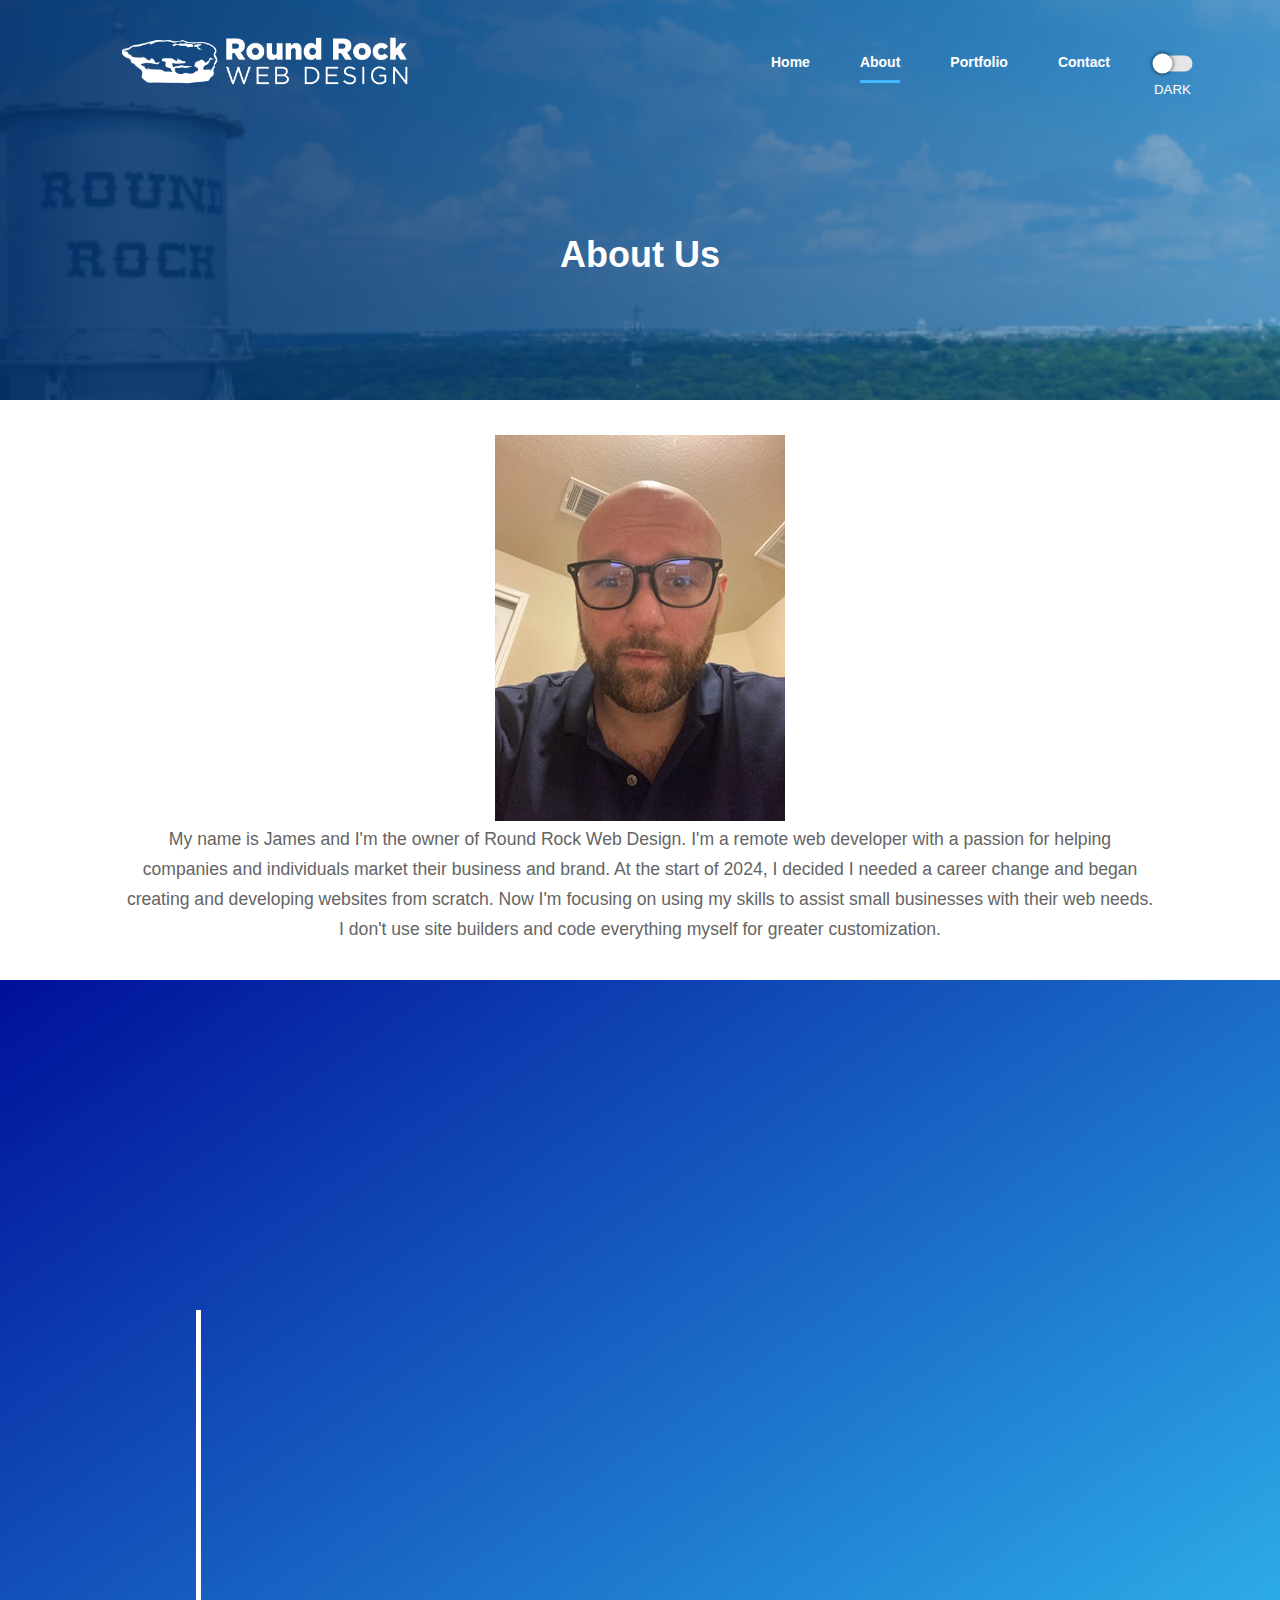
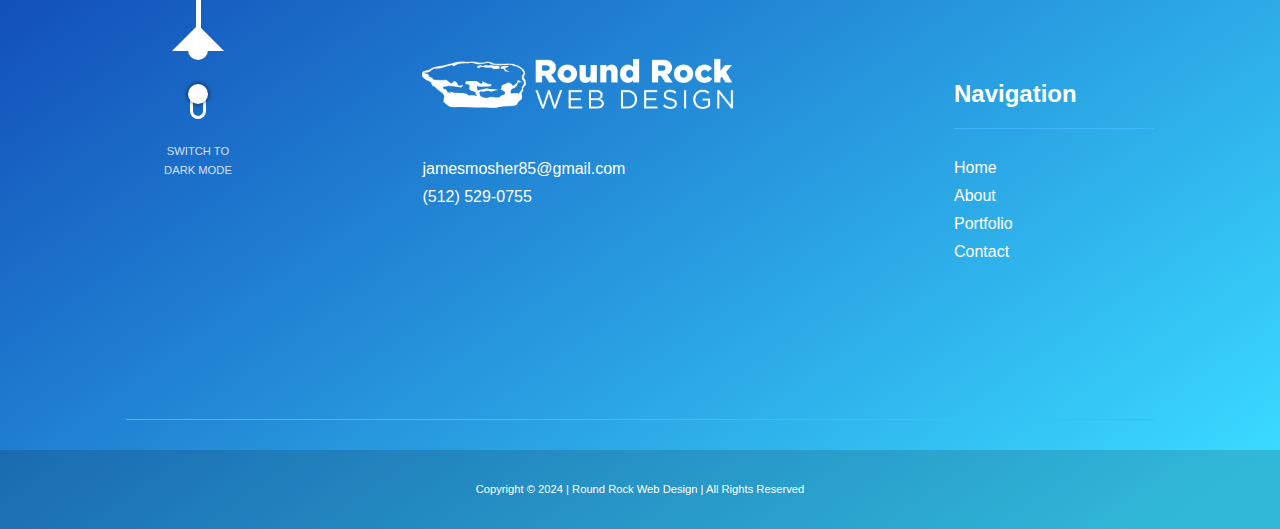
==== commit a2977a5d: "updates" ====
--- a/about/index.html
+++ b/about/index.html
@@ -8,9 +8,6 @@
     <title>About Round Rock Web Design</title>
   </head>
   <body>
-
-    <a class="skip" href="/html/about#main">skip to main content</a>
-
     <header>
         <button class="dark-mode-button top-dark-mode-button" aria-label="dark mode toggle">
             <span aria-hidden="true" class="dark-toggle">
@@ -20,7 +17,7 @@
         <!-- Desktop Navbar -->
         <div class="mobile-wrapper">
             <div class="mobile-nav container mobile-nav-container">
-                <img id="mobile-logo" src="https://goroundrock.com/wp-content/uploads/2023/08/The-Round-Rock.jpg" alt="mobile_company_logo" height="60"> 
+                <img id="mobile-logo" src="../assets/rrwd.png" alt="mobile_company_logo" height="60"> 
                 <!-- Hamburger Menu -->
                 <button aria-label="open the menu" id="menu-button" class="hamburger hamburger--spring" onclick="toggleNav()" type="button">
                     <span aria-hidden="true" class="hamburger-box">
@@ -37,7 +34,7 @@
         <nav>
             <div class="navbar-menu">
                 <div id="side-menu" class="side-nav">
-                    <img src="https://goroundrock.com/wp-content/uploads/2023/08/The-Round-Rock.jpg" alt="company logo" width="100px">
+                    <img src="../assets/rrwd.png" alt="company logo" width="100px">
                     <ul id="on-top" class="navbar-links">
                         <li class="nav-li"><a href="/">Home</a></li>
                         <li class="nav-li"><a class="active-menu" href="/about">About</a></li>
@@ -106,8 +103,8 @@
                     <p>SWITCH TO DARK MODE</p>
                 </div>
                 <div class="footer-item image-box">
-                    <img class="footer-logo mobile-display" src="https://goroundrock.com/wp-content/uploads/2023/08/The-Round-Rock.jpg" alt="oak harbor web designs logo" height="50">
-                    <img class="footer-logo desktop-display" src="https://goroundrock.com/wp-content/uploads/2023/08/The-Round-Rock.jpg" alt="oak harbor web designs logo" height="50">
+                    <img class="footer-logo mobile-display" src="../assets/rrwd.png" alt="round rock web designs logo" height="50">
+                    <img class="footer-logo desktop-display" src="../assets/rrwd.png" alt="round rock web designs logo" height="50">
                     <a href="mailto:jamesmosher85@gmail.com">jamesmosher85@gmail.com</a>
                     <a href="tel:512-529-0755">(512) 529-0755</a>
                 </div>
--- a/styles.css
+++ b/styles.css
@@ -1,58 +1,4 @@
-@font-face {
-  font-family: Yellowtail;
-  font-style: normal;
-  font-weight: 400;
-  font-display: swap;
-  src: local(""),
-    url(/9f39f63af40a24e01442e32857704f64ba3be606/b76b7/fonts/yellowtail-v17-latin-regular.woff2)
-      format("woff2"),
-    url(/21642168a5368afeda9d1fc7a0eb68bdddacdfc7/a2d5b/fonts/yellowtail-v17-latin-regular.woff)
-      format("woff");
-}
-@font-face {
-  font-family: Poppins;
-  font-style: normal;
-  font-weight: 400;
-  font-display: swap;
-  src: local(""),
-    url(/ac6d71b4d5fdd2b3dabc9a06ff6c001e4251da0b/cb9f5/fonts/poppins-v19-latin-regular.woff2)
-      format("woff2"),
-    url(/a8db3445fc77bd533e33a6e0cf23d3c8c9f47cb8/d8e53/fonts/poppins-v19-latin-regular.woff)
-      format("woff");
-}
-@font-face {
-  font-family: Poppins;
-  font-style: normal;
-  font-weight: 700;
-  font-display: swap;
-  src: local(""),
-    url(/cb726212d5d525021752a1d8470a0fb593e0c49e/6349d/fonts/poppins-v19-latin-700.woff2)
-      format("woff2"),
-    url(/3075477be6206edb5bc400810c9a7612b9030a2e/25151/fonts/poppins-v19-latin-700.woff)
-      format("woff");
-}
-@font-face {
-  font-family: Poppins;
-  font-style: normal;
-  font-weight: 800;
-  font-display: swap;
-  src: local(""),
-    url(/6d11d743bc3cfb169d70bc86450f18351dc1a905/94e78/fonts/poppins-v19-latin-800.woff2)
-      format("woff2"),
-    url(/3862e8f2877ea37124d36015afc3edcb202086b5/28d21/fonts/poppins-v19-latin-800.woff)
-      format("woff");
-}
-@font-face {
-  font-family: Poppins;
-  font-style: normal;
-  font-weight: 900;
-  font-display: swap;
-  src: local(""),
-    url(/ec0cbbcb4600e691cb24a63451f758727f90a306/19afe/fonts/poppins-v19-latin-900.woff2)
-      format("woff2"),
-    url(/fffd791d1307a0ff215b562a7dae5d4ae2924965/40b8c/fonts/poppins-v19-latin-900.woff)
-      format("woff");
-}
+
 * {
   -webkit-box-sizing: border-box;
   box-sizing: border-box;
@@ -2132,7 +2078,6 @@
   position: relative;
 }
 .what-we-do-content:before {
-  content: url(/a33c56222bd3cb59a950207d8d0cad6c6942fe08/4d66d/images/blob.svg);
   position: absolute;
   height: auto;
   z-index: -1;
@@ -2391,7 +2336,6 @@
   margin-bottom: 60px;
 }
 .partner:before {
-  content: url(/1b9638e1bbd4f425c978f99e8b76768d4c08b4ed/57e9c/images/blob-copy.svg);
   position: absolute;
   z-index: -1;
   top: 40px;
@@ -3814,4 +3758,4 @@
 
 #contact {
   text-align: center;
-}+}
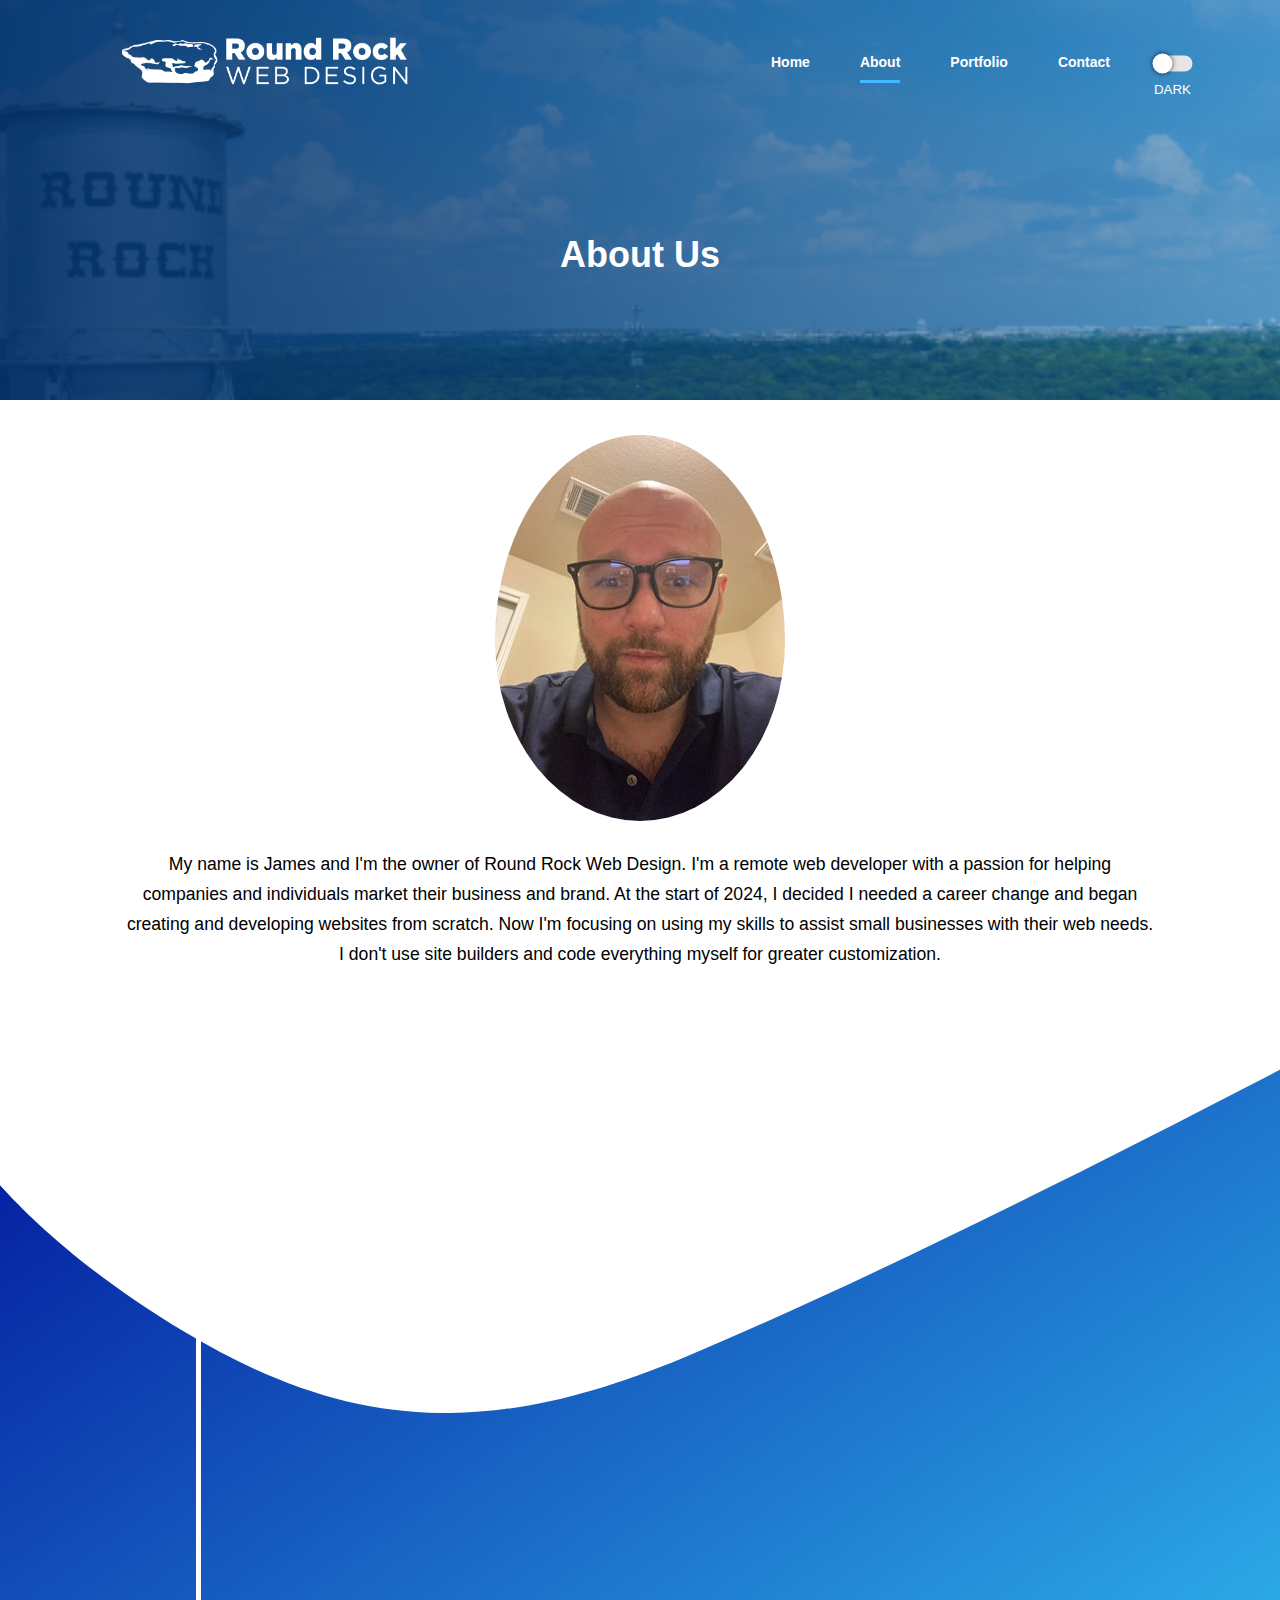
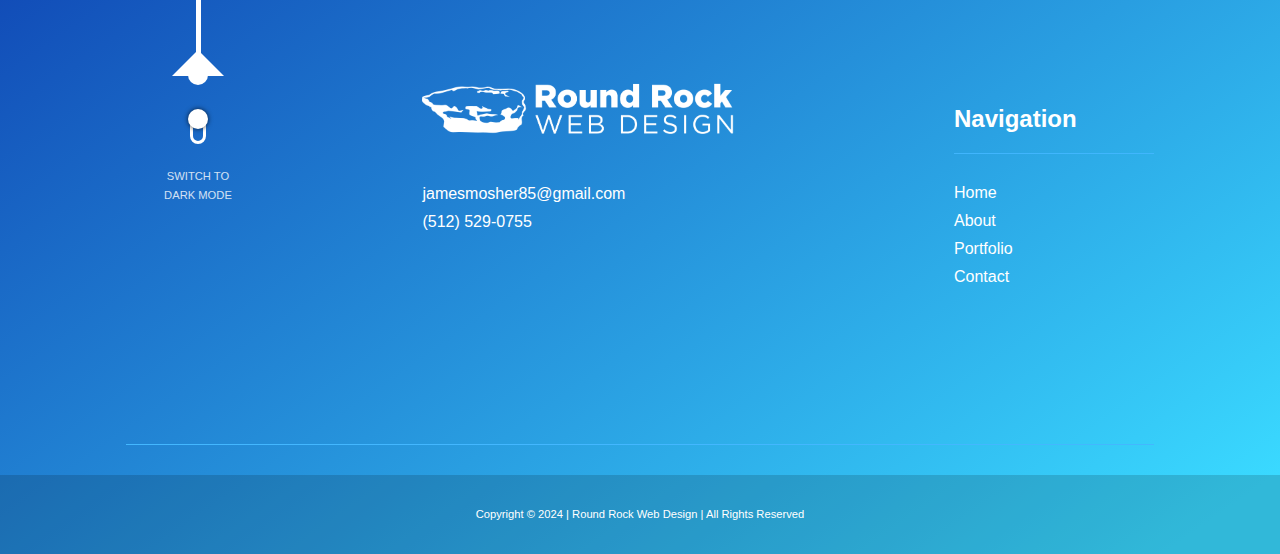
==== commit 44b657c3: "overall update" ====
--- a/about/index.html
+++ b/about/index.html
@@ -3,127 +3,158 @@
   <head>
     <meta charset="UTF-8" />
     <meta name="viewport" content="width=device-width, initial-scale=1.0" />
+    <meta http-equiv="X-UA-Compatible" content="IE=edge" />
     <link rel="stylesheet" href="../styles.css" />
-    <script defer="" src="https://ajax.googleapis.com/ajax/libs/jquery/3.4.1/jquery.min.js"></script>
+    <script
+      defer=""
+      src="https://ajax.googleapis.com/ajax/libs/jquery/3.4.1/jquery.min.js"
+    ></script>
     <title>About Round Rock Web Design</title>
   </head>
   <body>
     <header>
-        <button class="dark-mode-button top-dark-mode-button" aria-label="dark mode toggle">
-            <span aria-hidden="true" class="dark-toggle">
-                <span class="DTspan"></span>
+      <button
+        class="dark-mode-button top-dark-mode-button"
+        aria-label="dark mode toggle"
+      >
+        <span aria-hidden="true" class="dark-toggle">
+          <span class="DTspan"></span>
+        </span>
+      </button>
+      <!-- Desktop Navbar -->
+      <div class="mobile-wrapper">
+        <div class="mobile-nav container mobile-nav-container">
+          <img
+            id="mobile-logo"
+            src="../assets/rrwd.png"
+            alt="mobile_company_logo"
+            height="60"
+          />
+          <!-- Hamburger Menu -->
+          <button
+            aria-label="open the menu"
+            id="menu-button"
+            class="hamburger hamburger--spring"
+            onclick="toggleNav()"
+            type="button"
+          >
+            <span aria-hidden="true" class="hamburger-box">
+              <span aria-hidden="true" class="hamburger-inner"></span>
             </span>
-        </button>
-        <!-- Desktop Navbar -->
-        <div class="mobile-wrapper">
-            <div class="mobile-nav container mobile-nav-container">
-                <img id="mobile-logo" src="../assets/rrwd.png" alt="mobile_company_logo" height="60"> 
-                <!-- Hamburger Menu -->
-                <button aria-label="open the menu" id="menu-button" class="hamburger hamburger--spring" onclick="toggleNav()" type="button">
-                    <span aria-hidden="true" class="hamburger-box">
-                        <span aria-hidden="true" class="hamburger-inner"></span>
-                    </span>
-                </button>
-            </div>
+          </button>
         </div>
+      </div>
 
-        <!-- ============================================ -->
-        <!--                   NAVIGATION                 -->
-        <!-- ============================================ -->
+      <!--                   NAVIGATION                 -->
 
-        <nav>
-            <div class="navbar-menu">
-                <div id="side-menu" class="side-nav">
-                    <img src="../assets/rrwd.png" alt="company logo" width="100px">
-                    <ul id="on-top" class="navbar-links">
-                        <li class="nav-li"><a href="/">Home</a></li>
-                        <li class="nav-li"><a class="active-menu" href="/about">About</a></li>
-                        
-                        <li class="nav-li"><a href="/portfolio">Portfolio</a></li>
-                       
-                        <li class="nav-li"><a href="/contact">Contact</a></li>
-                    </ul>
-                </div>
-            </div>
-        </nav>
+      <nav>
+        <div class="navbar-menu">
+          <div id="side-menu" class="side-nav">
+            <img src="../assets/rrwd.png" alt="company logo" width="100px" />
+            <ul id="on-top" class="navbar-links">
+              <li class="nav-li"><a href="/">Home</a></li>
+              <li class="nav-li">
+                <a class="active-menu" href="/about">About</a>
+              </li>
+
+              <li class="nav-li"><a href="/portfolio">Portfolio</a></li>
+
+              <li class="nav-li"><a href="/contact">Contact</a></li>
+            </ul>
+          </div>
+        </div>
+      </nav>
     </header>
 
     <main id="main">
+      <!--                   LANDING                    -->
 
-        <!-- ============================================ -->
-        <!--                   LANDING                    -->
-        <!-- ============================================ -->
+      <section id="page-header">
+        <h1>About Us</h1>
+      </section>
 
-        <section id="page-header">
-            <h1>About Us</h1>
-        </section>
+      <!--                    ABOUT                     -->
 
-        <!-- ============================================ -->
-        <!--                    ABOUT                     -->
-        <!-- ============================================ -->
-
-        <section id="about" class="section">
-            <div id="centerimg" class="container">
-                <img src="/assets/james.jpg" alt="headshot photo of james">
-                <div class="section-content">
-                    <p>
-                        My name is James and I'm the owner of Round Rock Web Design. I'm a remote web developer with a passion for helping 
-                        companies and individuals market their business and brand. At the start of 2024, I decided I needed a career change and began 
-                        creating and developing websites from scratch. Now I'm focusing on using my skills to assist small businesses with 
-                        their web needs. I don't use site builders and code everything myself for greater customization. 
-                    </p>
-                </div>
-            </div>
-        </section>
-       
-
+      <section id="about" class="section">
+        <div id="centerimg" class="container">
+          <img id="james" src="/assets/james.jpg" alt="headshot photo of james" />
+          <div class="section-content">
+            <p>
+              My name is James and I'm the owner of Round Rock Web Design. I'm a
+              remote web developer with a passion for helping companies and
+              individuals market their business and brand. At the start of 2024,
+              I decided I needed a career change and began creating and
+              developing websites from scratch. Now I'm focusing on using my
+              skills to assist small businesses with their web needs. I don't
+              use site builders and code everything myself for greater
+              customization.
+            </p>
+          </div>
+        </div>
+      </section>
     </main>
 
-    <!-- ============================================ -->
     <!--                    FOOTER                    -->
-    <!-- ============================================ -->
 
     <footer>
-        <img aria-hidden="true" class="footer-img light-mode-svg" src="https://d33wubrfki0l68.cloudfront.net/c272e13f11fec5e8a82b6342bc194b3eb74b5b72/7cf10/images/footer-swoosh.svg" alt="">
-        <img aria-hidden="true" class="footer-img dark-mode-svg" src="https://d33wubrfki0l68.cloudfront.net/3b756ae30ef51ccd8564c2978ea8a5a70f1931f8/95db7/images/footer-swoosh-dark.svg" alt="">
-        <div class="container">
-            <div class="flex-group">
-                <div class="dark-mode-group">
-                    <div aria-hidden="true" class="light">
-                        <div class="wire"></div>
-                        <div class="triangle"></div>
-                        <div class="bulb"></div>
-                    </div>
-                    <!--SVG Light-->
-                    <button class="dark-mode-button" aria-label="dark mode toggle">
-                        <span aria-hidden="true" class="dark-toggle">
-                            <span class="DTspan"></span>
-                        </span>
-                    </button>
-                    <p>SWITCH TO DARK MODE</p>
-                </div>
-                <div class="footer-item image-box">
-                    <img class="footer-logo mobile-display" src="../assets/rrwd.png" alt="round rock web designs logo" height="50">
-                    <img class="footer-logo desktop-display" src="../assets/rrwd.png" alt="round rock web designs logo" height="50">
-                    <a href="mailto:jamesmosher85@gmail.com">jamesmosher85@gmail.com</a>
-                    <a href="tel:512-529-0755">(512) 529-0755</a>
-                </div>
-                <div class="footer-item">
-                    <h2>Navigation</h2>
-                    <div aria-hidden="true" class="footer-line"></div>
-                    <a class="link" href="/">Home</a>
-                    <a class="link" href="/about">About</a>
-                    <a class="link-long" href="/portfolio">Portfolio</a>
-                    <a class="link-long" href="/contact">Contact</a>
-                </div>
+      <img
+        aria-hidden="true"
+        class="footer-img light-mode-svg"
+        src="../assets/footer-swoosh.svg"
+        alt=""
+      />
+      <img
+        aria-hidden="true"
+        class="footer-img dark-mode-svg"
+        src="../assets/footer-swoosh-dark.svg"
+        alt=""
+      />
+      <div class="container">
+        <div class="flex-group">
+          <div class="dark-mode-group">
+            <div aria-hidden="true" class="light">
+              <div class="wire"></div>
+              <div class="triangle"></div>
+              <div class="bulb"></div>
             </div>
+            <!--SVG Light-->
+            <button class="dark-mode-button" aria-label="dark mode toggle">
+              <span aria-hidden="true" class="dark-toggle">
+                <span class="DTspan"></span>
+              </span>
+            </button>
+            <p>SWITCH TO DARK MODE</p>
+          </div>
+          <div class="footer-item image-box">
+            <img
+              class="footer-logo mobile-display"
+              src="../assets/rrwd.png"
+              alt="round rock web design logo"
+              height="50"
+            />
+            <img
+              class="footer-logo desktop-display"
+              src="../assets/rrwd.png"
+              alt="round rock web design logo"
+              height="50"
+            />
+            <a href="mailto:jamesmosher85@gmail.com">jamesmosher85@gmail.com</a>
+            <a href="tel:512-529-0755">(512) 529-0755</a>
+          </div>
+          <div class="footer-item">
+            <h2>Navigation</h2>
+            <div aria-hidden="true" class="footer-line"></div>
+            <a class="link" href="/">Home</a>
+            <a class="link" href="/about">About</a>
+            <a class="link-long" href="/portfolio">Portfolio</a>
+            <a class="link-long" href="/contact">Contact</a>
+          </div>
         </div>
-        <div class="branding">
-            <p>Copyright © 2024 | Round Rock Web Design | All Rights Reserved</p>
-        </div>
+      </div>
+      <div class="branding">
+        <p>Copyright © 2024 | Round Rock Web Design | All Rights Reserved</p>
+      </div>
     </footer>
-
-    <script defer="" src="https://d33wubrfki0l68.cloudfront.net/js/eef0025cd862cc3e03f8ff60b8943386d5df5d14/app.js"></script>
-
-<div style="background-color: rgb(255, 255, 255); border: 1px solid rgb(204, 204, 204); box-shadow: rgba(0, 0, 0, 0.2) 2px 2px 3px; position: absolute; transition: visibility 0s linear 0.3s, opacity 0.3s linear 0s; opacity: 0; visibility: hidden; z-index: 2000000000; left: 0px; top: -10000px;"><div style="width: 100%; height: 100%; position: fixed; top: 0px; left: 0px; z-index: 2000000000; background-color: rgb(255, 255, 255); opacity: 0.05;"></div><div class="g-recaptcha-bubble-arrow" style="border: 11px solid transparent; width: 0px; height: 0px; position: absolute; pointer-events: none; margin-top: -11px; z-index: 2000000000;"></div><div class="g-recaptcha-bubble-arrow" style="border: 10px solid transparent; width: 0px; height: 0px; position: absolute; pointer-events: none; margin-top: -10px; z-index: 2000000000;"></div><div style="z-index: 2000000000; position: relative;"><iframe title="recaptcha challenge expires in two minutes" name="c-kii2smkpi9ze" frameborder="0" scrolling="no" sandbox="allow-forms allow-popups allow-same-origin allow-scripts allow-top-navigation allow-modals allow-popups-to-escape-sandbox allow-storage-access-by-user-activation" src="https://www.google.com/recaptcha/api2/bframe?hl=en&amp;v=8k85QBI-qzxmenDv318AZH30&amp;k=6LdAvUIUAAAAAHjrjmjtNTcXyKm0WKwefLp-dQv9" style="width: 100%; height: 100%;"></iframe></div></div></body>
+    <script defer="" src="../app.js"></script>
+  </body>
 </html>
--- a/styles.css
+++ b/styles.css
@@ -1,4 +1,3 @@
-
 * {
   -webkit-box-sizing: border-box;
   box-sizing: border-box;
@@ -48,7 +47,7 @@
 p,
 span {
   font-family: Poppins, sans-serif;
-  color: #646464;
+  color: black;
   margin: 0;
 }
 h1,
@@ -546,48 +545,6 @@
   border-right: 4px solid var(--primary);
   color: var(--primary);
 }
-#bottom {
-  background: url(/images/9ed5b5d8d9cd509ccc2db7f752ed24fa8b3f5391/code-type.jpg);
-  background-size: cover;
-  background-repeat: no-repeat;
-  background-position: center;
-  position: relative;
-}
-#bottom:before {
-  content: "";
-  position: absolute;
-  height: 100%;
-  width: 100%;
-  background: #000;
-  opacity: 0.7;
-}
-#bottom .container {
-  padding-top: 50px;
-  padding-bottom: 50px;
-}
-#bottom h2 {
-  text-align: center;
-  margin-bottom: 25px;
-  color: #fff;
-}
-#bottom p {
-  text-align: center;
-  margin-bottom: 25px;
-  color: #fff;
-  opacity: 0.95;
-}
-.bottom-button {
-  display: block;
-  margin: auto;
-  background: #fff;
-  font-weight: 700;
-  font-family: "Open Sans", Helvetica, Arial, sans-serif;
-  color: #000;
-  font-size: 1em;
-  padding-top: 15px;
-  padding-bottom: 15px;
-  height: auto;
-}
 #page-header {
   height: 220px;
   background: url(/assets/roundrock.png);
@@ -622,7 +579,7 @@
     to right,
     rgba(0, 48, 107, 0.7),
     rgba(0, 122, 213, 0.927608543417367)
-);
+  );
   background: linear-gradient(
     90deg,
     rgba(0, 48, 107, 0.9) 0,
@@ -2353,111 +2310,7 @@
   letter-spacing: 0.2em;
   font-weight: 400;
 }
-#prices {
-  margin-top: 50px;
-  height: 1666px !important;
-}
-.price-box {
-  border: 2px solid #e6f2ff;
-  border-radius: 6px;
-  padding: 70px 30px 30px 30px;
-  position: relative;
-  display: -webkit-box;
-  display: -ms-flexbox;
-  display: flex;
-  -webkit-box-orient: vertical;
-  -webkit-box-direction: normal;
-  -ms-flex-direction: column;
-  flex-direction: column;
-  -webkit-box-align: center;
-  -ms-flex-align: center;
-  align-items: center;
-  max-width: 400px;
-  margin: auto;
-  margin-bottom: 50px;
-  z-index: 500;
-}
-.price-box h2 {
-  position: absolute;
-  text-align: center;
-  background: #f1f8ff;
-  width: 100%;
-  top: 0;
-  height: 50px;
-  line-height: 50px;
-  font-size: 14px;
-  text-transform: uppercase;
-  border-bottom: 2px solid #e6f2ff;
-}
-.price-box h3 {
-  position: relative;
-  color: var(--primary);
-  font-size: 4em;
-  font-weight: 400;
-  -webkit-transform: translateX(-10px);
-  -ms-transform: translateX(-10px);
-  transform: translateX(-10px);
-}
-.price-box h3:before {
-  content: "$";
-  position: absolute;
-  top: -10px;
-  left: -35px;
-  font-size: 1em;
-  -webkit-transform: scale(0.5);
-  -ms-transform: scale(0.5);
-  transform: scale(0.5);
-  height: auto;
-}
-.price-box h3:after {
-  content: "/MO";
-  position: absolute;
-  right: -86px;
-  bottom: -15px;
-  -webkit-transform: scale(0.3);
-  -ms-transform: scale(0.3);
-  transform: scale(0.3);
-}
-.price-box .not-mo:after {
-  display: none;
-}
-.price-box ul li {
-  list-style: none;
-  margin-bottom: 15px;
-}
-.price-box ul li {
-  display: -webkit-box;
-  display: -ms-flexbox;
-  display: flex;
-  -webkit-box-align: center;
-  -ms-flex-align: center;
-  align-items: center;
-  position: relative;
-}
-.price-box ul li img {
-  width: 15px;
-  height: 15px;
-  position: absolute;
-  left: -30px;
-}
-.price-box p {
-  font-size: 13px !important;
-  text-align: center;
-  margin: auto;
-  margin-bottom: 20px;
-}
-.price-box p span {
-  color: var(--primary) !important;
-  font-weight: 700;
-}
-.price-box:nth-child(3) h3 {
-  -webkit-transform: translateX(0);
-  -ms-transform: translateX(0);
-  transform: translateX(0);
-}
-.price-box:nth-child(3) h3:after {
-  display: none;
-}
+
 @media screen and (min-width: 350px) and (max-width: 420px) {
   #landing {
     height: 650px;
@@ -2590,10 +2443,6 @@
     width: 600px;
     margin: auto;
     margin-bottom: 80px;
-  }
-  #blog h2 {
-    width: 230px;
-    font-size: 2em;
   }
 }
 @media screen and (min-width: 1026px) {
@@ -2820,25 +2669,6 @@
   .left-text-group h2 {
     margin-top: 90px;
   }
-  #pricing {
-    overflow: visible;
-  }
-  #pricing .container {
-    max-width: 1300px;
-    z-index: 100;
-  }
-  .price-box {
-    background: #fff;
-  }
-  .piggy-bank {
-    display: inline-block;
-    margin-right: 70px;
-    width: 500px;
-    height: 350px;
-    -webkit-transform: translateY(100px);
-    -ms-transform: translateY(100px);
-    transform: translateY(100px);
-  }
   .left {
     display: inline-block;
     width: 600px;
@@ -2898,88 +2728,8 @@
     margin: auto;
     margin-bottom: 100px;
   }
-  #blog {
-    padding: 20px 0 70px;
-    position: relative;
-    z-index: 10000;
-  }
-  #blog h2 {
-    font-size: 40px;
-  }
-  #blog .boxes-container {
-    display: -webkit-box;
-    display: -ms-flexbox;
-    display: flex;
-    -webkit-box-orient: horizontal;
-    -webkit-box-direction: normal;
-    -ms-flex-direction: row;
-    flex-direction: row;
-    -webkit-box-pack: justify;
-    -ms-flex-pack: justify;
-    justify-content: space-between;
-    -webkit-box-align: center;
-    -ms-flex-align: center;
-    align-items: center;
-  }
-  #blog .box {
-    -webkit-transform: scale(0.85);
-    -ms-transform: scale(0.85);
-    transform: scale(0.85);
-  }
-  #blog .box h3 {
-    height: 90px;
-  }
-  #prices {
-    height: 100px !important;
-  }
-  #prices .container {
-    z-index: 100;
-    display: -webkit-box;
-    display: -ms-flexbox;
-    display: flex;
-    -ms-flex-wrap: wrap;
-    flex-wrap: wrap;
-    -webkit-box-pack: center;
-    -ms-flex-pack: center;
-    justify-content: center;
-  }
-  .price-box {
-    margin: 0;
-    width: 300px;
-    height: 500px;
-  }
-  .price-box:nth-child(2) {
-    -webkit-transform: scale(1.2);
-    -ms-transform: scale(1.2);
-    transform: scale(1.2);
-    margin: 0 25px;
-    -webkit-box-shadow: 0 0 25px -10px #43b7ff;
-    box-shadow: 0 0 25px -10px #43b7ff;
-    background: #fff;
-    z-index: 1000;
-    height: auto;
-  }
-  .price-box:nth-child(2) h2 {
-    background: #a7ffa4;
-  }
   .navbar-menu {
     height: 124px !important;
-  }
-}
-@media screen and (min-width: 1200px) {
-  #blog .container {
-    padding: 0;
-    max-width: 1200px;
-  }
-  #blog .box {
-    -webkit-transform: scale(1);
-    -ms-transform: scale(1);
-    transform: scale(1);
-  }
-  #blog .box h3 {
-    font-size: 20px;
-    margin-bottom: 20px;
-    height: auto;
   }
 }
 @media screen and (min-width: 1026px) and (max-width: 1260px) {
@@ -3006,9 +2756,6 @@
   .flex-group {
     padding-top: 700px !important;
   }
-  #prices {
-    margin-bottom: -200px;
-  }
 }
 @media screen and (min-width: 3500px) {
   .swoop {
@@ -3018,9 +2765,6 @@
 @media screen and (min-width: 3280px) {
   .flex-group {
     padding-top: 800px !important;
-  }
-  #prices {
-    margin-bottom: -370px;
   }
 }
 :root {
@@ -3498,12 +3242,6 @@
 body.dark-mode .light-swoop {
   display: none;
 }
-body.dark-mode #page-header {
-  background: url(/images/5728f1d0fbcb3d15a4cf71013800d9be6ec55a36/night.jpg);
-  background-size: auto;
-  background-position: 10% 62%;
-  background-repeat: no-repeat;
-}
 body.dark-mode #page-header:before {
   display: none;
 }
@@ -3517,27 +3255,10 @@
   border-right: 1px solid var(--primary);
   border-top: 1px solid var(--primary);
   border-left: 1px solid var(--primary);
-}
-body.dark-mode #prices {
-  height: 1666px !important;
-}
-body.dark-mode .price-box {
-  background: var(--medium);
-  -webkit-box-shadow: 0 0 25px -5px #43b7ff;
-  box-shadow: 0 0 25px -5px #43b7ff;
-  border: transparent;
-  border: 1px solid var(--primary);
-}
-body.dark-mode .price-box h2 {
-  background: var(--dark);
-  color: #fff;
-  border-radius: 5px 5px 0 0;
-}
-body.dark-mode .price-box li {
-  color: #fff;
-}
-body.dark-mode .price-box span {
-  color: #fff;
+  display: flex;
+  flex-direction: column;
+  align-items: center;
+  text-align: center;
 }
 body.dark-mode footer {
   background: #000;
@@ -3681,11 +3402,6 @@
   body.dark-mode #portfolio {
     height: auto !important;
   }
-  body.dark-mode #page-header {
-    background: url(/images/5728f1d0fbcb3d15a4cf71013800d9be6ec55a36/night.jpg);
-    background-attachment: fixed;
-    background-position: 46% 264%;
-  }
   .dark-mode-group {
     height: 430px;
     top: -310px;
@@ -3699,13 +3415,6 @@
     max-width: 1100px;
     position: relative;
     margin: auto;
-  }
-  body.dark-mode #page-header {
-    background: url(/images/5728f1d0fbcb3d15a4cf71013800d9be6ec55a36/night.jpg);
-    background-attachment: fixed;
-    background-size: cover;
-    background-repeat: no-repeat;
-    background-position: center 130%;
   }
   .mobile-dark {
     display: none !important;
@@ -3737,25 +3446,55 @@
     -webkit-box-shadow: none;
     box-shadow: none;
   }
-  body.dark-mode .circles:before {
-    border: 1px dashed rgba(67, 183, 255, 0.5);
-  }
   body.dark-mode #portfolio {
     height: auto !important;
   }
-  body.dark-mode #prices {
-    height: 100px !important;
-  }
 }
 
-#centerimg {
-  text-align: center;
-}
-
-#portfolio {
-  text-align: center;
-}
-
+#centerimg,
+#portfolio,
 #contact {
   text-align: center;
 }
+
+#james {
+  border-radius: 50%;
+  padding-bottom: 25px;
+}
+
+/* Style inputs with type="text", select elements and textareas */
+input[type=text], input[type=tel], select, textarea {
+  width: 100%; /* Full width */
+  padding: 12px; /* Some padding */ 
+  border: 1px solid #ccc; /* Gray border */
+  border-radius: 4px; /* Rounded borders */
+  box-sizing: border-box; /* Make sure that padding and width stays in place */
+  margin-top: 6px; /* Add a top margin */
+  margin-bottom: 16px; /* Bottom margin */
+  resize: vertical /* Allow the user to vertically resize the textarea (not horizontally) */
+}
+
+/* Style the submit button with a specific background color etc */
+input[type=submit] {
+  background-color: #43b7ff;
+  color: white;
+  padding: 12px 20px;
+  border: none;
+  border-radius: 4px;
+  cursor: pointer;
+}
+
+/* When moving the mouse over the submit button, add a darker green color */
+input[type=submit]:hover {
+  background-color: #00306b;
+}
+
+/* Add a background color and some padding around the form */
+.form-container {
+  border-radius: 5px;
+  background-color: #f2f2f2;
+  padding: 20px;
+  max-width: 400px;
+  margin: auto;
+}
+
